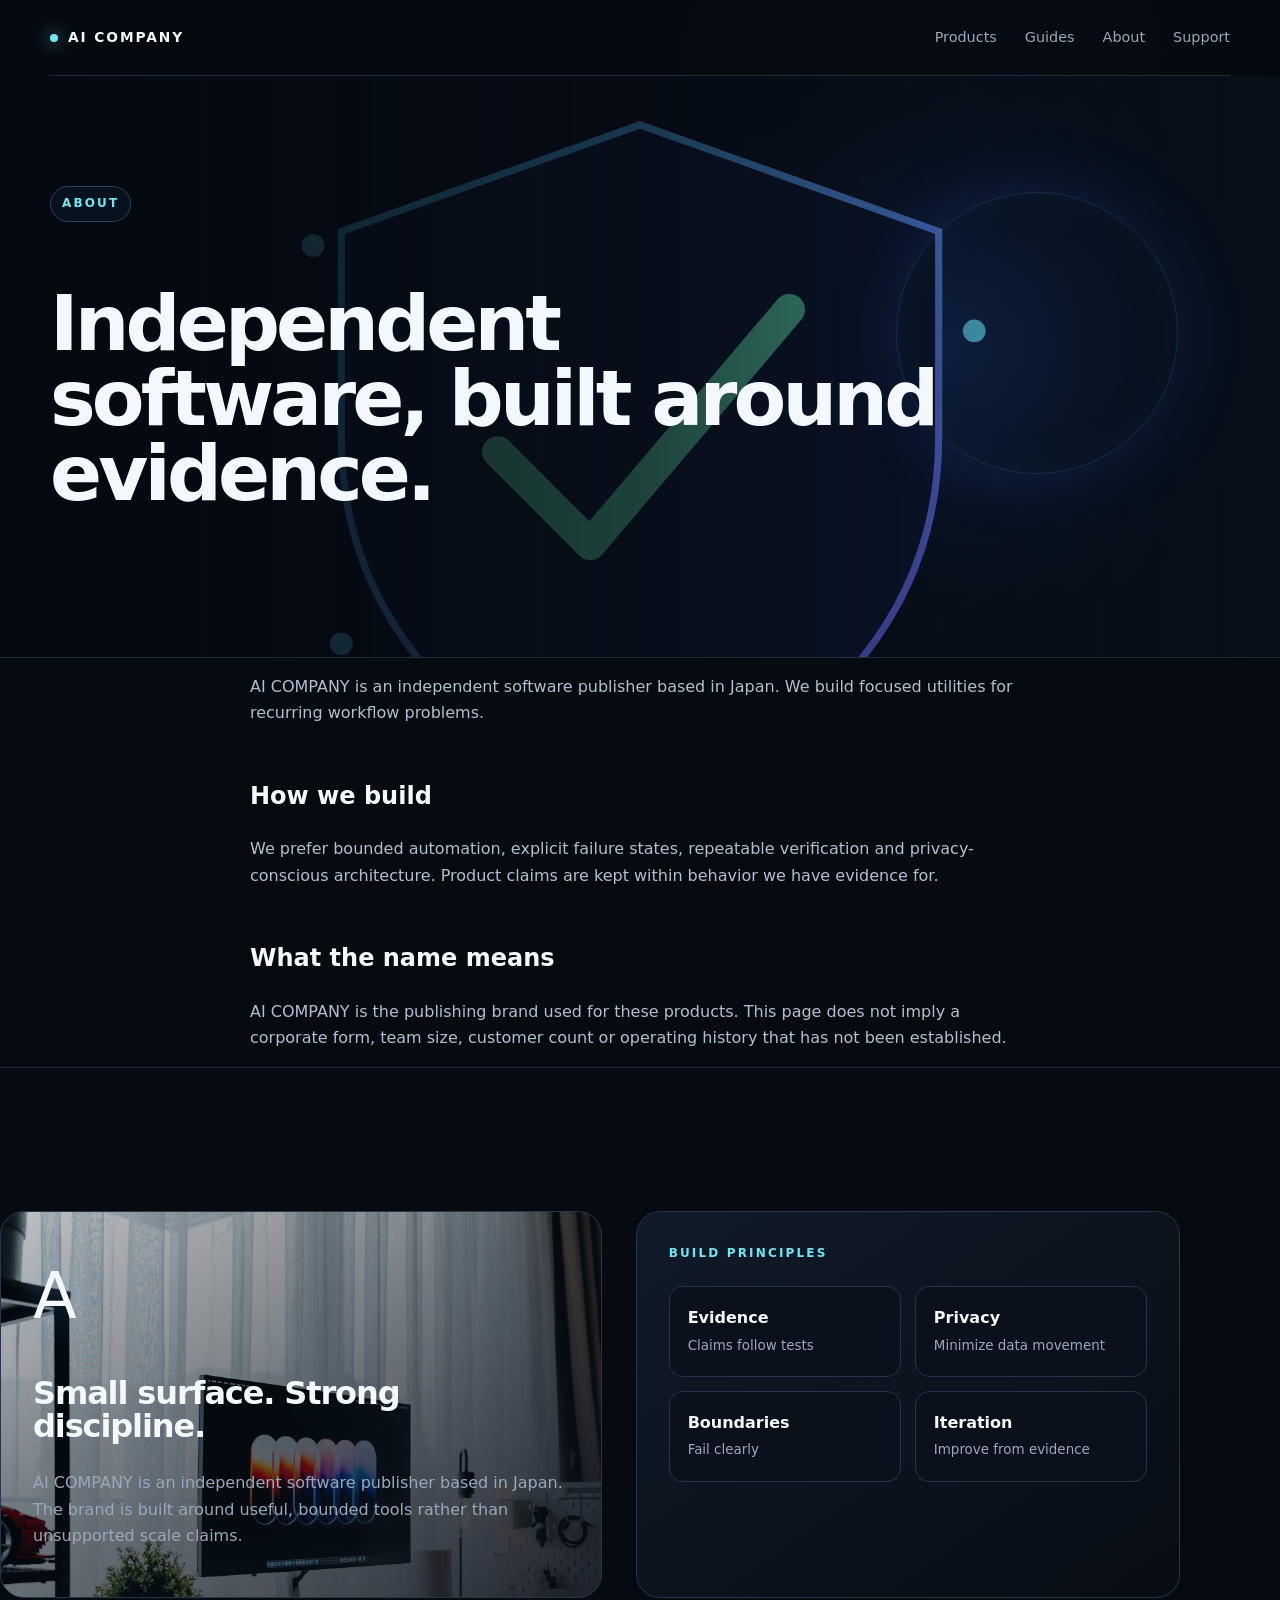
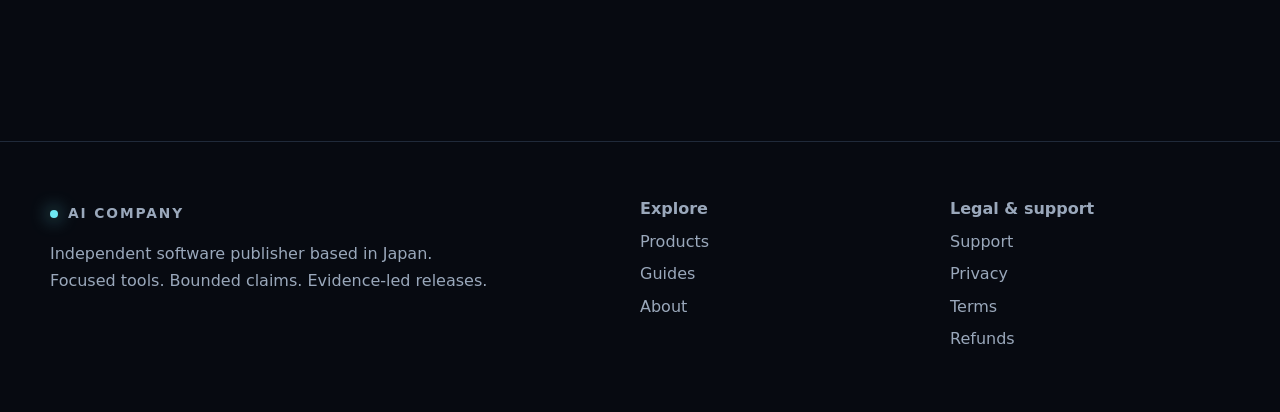
==== about/index.html @ cd61ee07 "Publish AI COMPANY website" ====
<!doctype html><html lang="en"><head><meta charset="utf-8"><meta name="viewport" content="width=device-width,initial-scale=1"><meta name="robots" content="index,follow"><title>About — AI COMPANY</title><meta name="description" content="About AI COMPANY, an independent software publisher based in Japan."><meta property="og:title" content="About — AI COMPANY"><meta property="og:description" content="About AI COMPANY, an independent software publisher based in Japan."><meta property="og:type" content="website"><link rel="canonical" href="https://ai-company-owner.github.io/about/"><meta property="og:url" content="https://ai-company-owner.github.io/about/"><link rel="stylesheet" href="/styles.css"></head><body><header><div class="wrap nav"><a class="brand" href="/"><i></i>AI COMPANY</a><nav><a href="/products/">Products</a><a href="/guides/">Guides</a><a href="/about/">About</a><a href="/support/">Support</a></nav></div></header><main><section class="wrap pagehero about-hero"><div class="eyebrow">About</div><h1>Independent software, built around evidence.</h1></section><section class="wrap prose"><p>AI COMPANY is an independent software publisher based in Japan. We build focused utilities for recurring workflow problems.</p><h2>How we build</h2><p>We prefer bounded automation, explicit failure states, repeatable verification and privacy-conscious architecture. Product claims are kept within behavior we have evidence for.</p><h2>What the name means</h2><p>AI COMPANY is the publishing brand used for these products. This page does not imply a corporate form, team size, customer count or operating history that has not been established.</p></section><section class="section" data-v3="visual"><div class="wrap visual-band"><div class="visual-card photo"><div class="bigicon">A</div><h2>Small surface. Strong discipline.</h2><p>AI COMPANY is an independent software publisher based in Japan. The brand is built around useful, bounded tools rather than unsupported scale claims.</p></div><div class="visual-card"><div class="eyebrow">Build principles</div><div class="mini-grid"><div class="mini"><b>Evidence</b><span>Claims follow tests</span></div><div class="mini"><b>Privacy</b><span>Minimize data movement</span></div><div class="mini"><b>Boundaries</b><span>Fail clearly</span></div><div class="mini"><b>Iteration</b><span>Improve from evidence</span></div></div></div></div></section></main><footer><div class="wrap footergrid"><div><a class="brand" href="/"><i></i>AI COMPANY</a><p>Independent software publisher based in Japan.<br>Focused tools. Bounded claims. Evidence-led releases.</p></div><div><strong>Explore</strong><a href="/products/">Products</a><a href="/guides/">Guides</a><a href="/about/">About</a></div><div><strong>Legal & support</strong><a href="/support/">Support</a><a href="/privacy/">Privacy</a><a href="/terms/">Terms</a><a href="/refunds/">Refunds</a></div></div></footer></body></html>
---- styles.css ----
:root{--bg:#070a11;--panel:#0d121d;--panel2:#111827;--text:#f4f7fb;--muted:#9aa8bb;--line:#202a3a;--accent:#6ee7f2;--accent2:#8aa5ff;--ok:#83e6ba;--max:1180px}*{box-sizing:border-box}html{scroll-behavior:smooth}body{margin:0;background:var(--bg);color:var(--text);font:16px/1.65 Inter,ui-sans-serif,system-ui,-apple-system,"Segoe UI",sans-serif}body:before{content:"";position:fixed;inset:0;pointer-events:none;background:radial-gradient(circle at 72% 18%,rgba(80,128,255,.10),transparent 30%),linear-gradient(rgba(255,255,255,.018) 1px,transparent 1px),linear-gradient(90deg,rgba(255,255,255,.018) 1px,transparent 1px);background-size:auto,44px 44px,44px 44px;mask-image:linear-gradient(to bottom,#000,transparent 70%)}a{color:inherit}.wrap{width:min(var(--max),calc(100% - 48px));margin:auto}.nav{height:76px;display:flex;align-items:center;justify-content:space-between;border-bottom:1px solid var(--line)}header{position:sticky;top:0;z-index:10;background:rgba(7,10,17,.82);backdrop-filter:blur(18px)}.brand{text-decoration:none;font-weight:800;letter-spacing:.14em;font-size:.86rem}.brand i{display:inline-block;width:8px;height:8px;border-radius:50%;background:var(--accent);box-shadow:0 0 18px var(--accent);margin-right:10px}nav{display:flex;gap:28px}nav a,.quiet{text-decoration:none;color:var(--muted);font-size:.9rem}nav a:hover{color:var(--text)}.hero{min-height:720px;display:grid;grid-template-columns:1.05fr .95fr;align-items:center;gap:70px;padding:76px 0}.eyebrow{color:var(--accent);font-size:.75rem;font-weight:800;letter-spacing:.18em;text-transform:uppercase}.hero h1{font-size:clamp(3.4rem,7vw,6.8rem);line-height:.92;letter-spacing:-.055em;margin:.18em 0}.lead{font-size:1.15rem;color:var(--muted);max-width:650px}.actions{display:flex;gap:12px;margin-top:30px;flex-wrap:wrap}.btn{display:inline-flex;padding:12px 18px;border:1px solid var(--line);border-radius:999px;text-decoration:none;font-weight:700}.btn.primary{background:var(--text);color:#0a0d14}.visual{position:relative;min-height:480px;display:grid;place-items:center}.doc{width:min(340px,75%);aspect-ratio:.72;border:1px solid #304057;border-radius:18px;background:linear-gradient(145deg,#141d2b,#0a0f18);box-shadow:0 40px 100px rgba(0,0,0,.5),0 0 60px rgba(110,231,242,.08);padding:32px;transform:rotate(4deg);animation:float 7s ease-in-out infinite}.doc:before{content:"EPUB";font-size:.7rem;letter-spacing:.22em;color:var(--muted)}.line{height:7px;border-radius:8px;background:#243247;margin:18px 0}.line.ok{background:linear-gradient(90deg,var(--ok) 0 36%,#243247 36%)}.scan{position:absolute;width:80%;height:1px;background:linear-gradient(90deg,transparent,var(--accent),transparent);box-shadow:0 0 22px var(--accent);animation:scan 5s ease-in-out infinite}.badge{position:absolute;right:0;bottom:18%;padding:12px 16px;background:#0d1720;border:1px solid #254453;border-radius:12px;color:var(--ok);font-size:.82rem}.section{padding:105px 0;border-top:1px solid var(--line)}.section h2{font-size:clamp(2rem,4vw,3.7rem);line-height:1.05;letter-spacing:-.035em;max-width:800px}.kicker{color:var(--muted);max-width:700px}.grid3{display:grid;grid-template-columns:repeat(3,1fr);gap:18px;margin-top:44px}.card{border:1px solid var(--line);background:linear-gradient(145deg,rgba(17,24,39,.9),rgba(10,14,22,.8));border-radius:18px;padding:28px;min-height:210px}.card .num{font-size:.72rem;color:var(--accent);letter-spacing:.15em}.card h3{font-size:1.3rem}.card p{color:var(--muted)}.product{display:grid;grid-template-columns:1fr 1fr;gap:60px;align-items:center}.product-panel{border:1px solid #26364a;border-radius:24px;padding:36px;background:radial-gradient(circle at top right,rgba(110,231,242,.09),transparent 40%),#0b111b}.status{display:inline-flex;gap:8px;align-items:center;color:#d8e2ef;font-size:.78rem;border:1px solid #344258;padding:7px 11px;border-radius:999px}.status:before{content:"";width:7px;height:7px;border-radius:50%;background:#f1c46d}.checks{list-style:none;padding:0}.checks li{padding:10px 0;border-bottom:1px solid var(--line);color:#c7d2e1}.checks li:before{content:"✓";color:var(--ok);margin-right:10px}.guide{display:block;text-decoration:none}.guide:hover{border-color:#40546e;transform:translateY(-2px)}footer{border-top:1px solid var(--line);padding:54px 0;color:var(--muted)}.footergrid{display:grid;grid-template-columns:2fr 1fr 1fr;gap:30px}.footergrid a{display:block;margin:6px 0;text-decoration:none}.pagehero{padding:100px 0 55px}.pagehero h1{font-size:clamp(2.8rem,6vw,5.2rem);letter-spacing:-.05em;line-height:.98;max-width:900px}.prose{max-width:780px}.prose h2{margin-top:50px}.prose p,.prose li{color:#b2bfd0}.notice{border-left:2px solid var(--accent);background:#0d151f;padding:18px 22px;margin:30px 0}.focus:focus-visible,a:focus-visible{outline:2px solid var(--accent);outline-offset:4px}@keyframes float{50%{transform:rotate(2deg) translateY(-12px)}}@keyframes scan{0%,100%{transform:translateY(-160px);opacity:.25}50%{transform:translateY(160px);opacity:1}}@media(max-width:800px){.wrap{width:min(100% - 32px,var(--max))}nav{gap:14px;overflow:auto;max-width:70%}.hero,.product{grid-template-columns:1fr}.hero{padding-top:55px}.hero h1{font-size:3.6rem}.visual{min-height:390px}.grid3{grid-template-columns:1fr}.section{padding:72px 0}.footergrid{grid-template-columns:1fr}.nav{height:68px}.nav nav a:nth-child(3),.nav nav a:nth-child(4){display:none}}@media(prefers-reduced-motion:reduce){*{scroll-behavior:auto!important}.doc,.scan{animation:none!important}}
/* visual-rich home v2 */
.home-hero{position:relative;min-height:720px;overflow:hidden;border-bottom:1px solid var(--line);background:radial-gradient(circle at 75% 45%,rgba(47,105,255,.24),transparent 31%),radial-gradient(circle at 90% 15%,rgba(126,70,255,.18),transparent 28%),linear-gradient(110deg,#070a11 35%,#0a1425 100%)}
.home-hero:after{content:"";position:absolute;inset:0;pointer-events:none;background:linear-gradient(90deg,rgba(7,10,17,.98) 0%,rgba(7,10,17,.82) 42%,rgba(7,10,17,.15) 72%,rgba(7,10,17,.55) 100%)}
.hero-inner{position:relative;z-index:2;min-height:720px;display:grid;grid-template-columns:.9fr 1.1fr;align-items:center;gap:32px}.hero-copy{padding:70px 0}.hero-copy h1{font-size:clamp(3.7rem,7vw,7.2rem);line-height:.9;letter-spacing:-.06em;margin:.22em 0}.grad{background:linear-gradient(90deg,#55ddff,#7868ff 70%);-webkit-background-clip:text;background-clip:text;color:transparent}.hero-art{position:relative;height:580px;perspective:1000px}.laptop{position:absolute;left:2%;right:-8%;top:12%;height:68%;border:1px solid #4a6fa7;border-radius:24px;background:linear-gradient(145deg,#0a1220,#111d33);box-shadow:0 45px 100px #000,0 0 60px rgba(63,133,255,.25);transform:rotateY(-8deg) rotateX(2deg);padding:18px}.screen{height:100%;border-radius:14px;border:1px solid #253b61;background:radial-gradient(circle at 80% 20%,rgba(94,80,255,.2),transparent 35%),#070d17;padding:24px}.apphead{display:flex;gap:12px;align-items:center;font-weight:800}.bookicon{width:42px;height:42px;border-radius:10px;display:grid;place-items:center;background:linear-gradient(135deg,#46d9ff,#7655ff);box-shadow:0 0 22px rgba(86,121,255,.55);font-size:22px}.appgrid{display:grid;grid-template-columns:1fr .9fr;gap:14px;margin-top:24px}.errbox,.resultbox{border:1px solid #1c3152;border-radius:12px;padding:16px;background:rgba(9,17,30,.8)}.err{font-size:.75rem;padding:10px;border-bottom:1px solid #1a2942;color:#b9c7db}.err b{color:#ff7589}.err.warn b{color:#ffc65c}.beforeafter{display:grid;grid-template-columns:1fr auto 1fr;align-items:center;gap:8px}.page-mini{height:120px;border-radius:6px;background:linear-gradient(#e9eff9,#b8c8df);box-shadow:inset 0 0 0 8px #d5dfec}.arrow{color:#55dfff;font-size:24px}.valid{color:#76edb4;text-align:center;margin-top:15px}.float-tile{position:absolute;padding:20px 18px;border:1px solid rgba(93,164,255,.55);border-radius:16px;background:linear-gradient(145deg,rgba(20,49,91,.82),rgba(31,18,72,.72));backdrop-filter:blur(12px);box-shadow:0 20px 50px #0008,0 0 30px rgba(63,143,255,.18);font-weight:800}.t1{right:-1%;top:18%}.t2{right:3%;bottom:11%;color:#76edb4}.t3{left:1%;bottom:5%;color:#64dfff}.benefitbar{position:relative;z-index:3;margin-top:-1px;border-top:1px solid #213451;border-bottom:1px solid #213451;background:rgba(7,14,27,.92)}.benefits{display:grid;grid-template-columns:repeat(5,1fr)}.benefit{padding:23px 16px;text-align:center;border-right:1px solid #1d2a40}.benefit:last-child{border-right:0}.ico{width:40px;height:40px;margin:0 auto 8px;border-radius:50%;display:grid;place-items:center;border:1px solid #405a89;background:#111c33;color:#7bdfff;font-size:18px}.benefit strong{display:block;font-size:.86rem}.benefit span{color:var(--muted);font-size:.75rem}.showcase{position:relative;overflow:hidden}.showcase:before{content:"";position:absolute;right:-5%;bottom:-35%;width:55%;aspect-ratio:1;background:radial-gradient(circle,rgba(44,111,255,.20),transparent 60%)}.flowart{position:relative;min-height:380px}.openbook{position:absolute;left:5%;right:5%;bottom:8%;height:120px;border-radius:50% 50% 16px 16px;background:linear-gradient(165deg,#eef4ff,#4f6f9c 45%,#132541 48%,#dbe8ff 52%,#536e98);transform:perspective(500px) rotateX(55deg);box-shadow:0 30px 70px #000,0 -15px 45px rgba(71,146,255,.3)}.flow-card{position:absolute;width:145px;height:190px;top:20%;padding:18px;border:1px solid #3d68a0;border-radius:16px;background:linear-gradient(160deg,rgba(20,42,77,.95),rgba(10,18,34,.92));box-shadow:0 20px 45px #0008}.fc1{left:5%;transform:rotate(-8deg)}.fc2{left:38%;top:8%;border-color:#6658c9}.fc3{right:4%;transform:rotate(7deg);border-color:#3d9d84}.flow-card small{color:#8ea2c0}.flow-card b{display:block;margin-top:45px;font-size:1.1rem}.fc3 b{color:#75efb5}.photo-grid{display:grid;grid-template-columns:repeat(4,1fr);gap:18px;margin-top:42px}.photo-card{overflow:hidden;border:1px solid var(--line);border-radius:18px;background:#0c121d}.photo-visual{height:150px;position:relative;overflow:hidden;background:radial-gradient(circle at 65% 35%,rgba(81,157,255,.5),transparent 18%),linear-gradient(135deg,#1d3356,#090d16 65%)}.photo-visual.target:before{content:"◎";position:absolute;font-size:100px;right:20px;top:2px;color:#a4b8ff}.photo-visual.lock:before{content:"◇";position:absolute;font-size:115px;right:30px;top:-10px;color:#5ce7ff;text-shadow:0 0 30px #47bfff}.photo-visual.mountain{background:linear-gradient(165deg,#18243c 0 55%,#223f5e 56%,#0a0d13 75%),radial-gradient(circle at 75% 30%,#ffcf8c,transparent 10%)}.photo-visual.code:before{content:"</>";position:absolute;font-size:80px;right:28px;top:22px;color:#68e0ff;text-shadow:0 0 30px #3f8dff}.photo-card .pad{padding:20px}.photo-card p{color:var(--muted);font-size:.9rem}@media(max-width:900px){.hero-inner{grid-template-columns:1fr}.home-hero,.hero-inner{min-height:auto}.hero-art{height:470px}.benefits{grid-template-columns:repeat(2,1fr)}.benefit:last-child{grid-column:1/-1}.photo-grid{grid-template-columns:1fr 1fr}}@media(max-width:600px){.hero-copy h1{font-size:3.7rem}.hero-art{height:390px}.laptop{left:0;right:-35%;height:65%}.appgrid{grid-template-columns:1fr}.resultbox{display:none}.float-tile{font-size:.75rem;padding:12px}.benefits,.photo-grid{grid-template-columns:1fr}.benefit:last-child{grid-column:auto}.flowart{min-height:300px}.flow-card{width:110px;height:150px;padding:10px}.flow-card b{margin-top:30px;font-size:.85rem}}
/* photographic art direction */
.home-hero{background-image:linear-gradient(90deg,rgba(4,8,16,.98) 0%,rgba(4,8,16,.88) 39%,rgba(4,8,16,.20) 72%,rgba(4,8,16,.50) 100%),url('/assets/studio-workspace.jpg');background-size:cover;background-position:center}
.home-hero:after{background:radial-gradient(circle at 70% 40%,rgba(48,109,255,.18),transparent 35%)}
.hero-art{filter:drop-shadow(0 30px 50px #000)}
.photo-visual{background-image:linear-gradient(145deg,rgba(8,15,28,.18),rgba(8,15,28,.68)),url('/assets/studio-workspace.jpg');background-size:cover;background-position:center}
.photo-visual.target{background-position:65% 45%}.photo-visual.lock{background-position:30% 55%}.photo-visual.mountain{background-position:80% 60%}

/* shared visual system v3 */
.pagehero{position:relative;overflow:hidden;max-width:none;width:100%;padding:110px max(calc((100% - var(--max))/2),24px) 82px;background:linear-gradient(90deg,rgba(5,9,17,.96),rgba(6,13,25,.78)),url('/assets/studio-workspace.jpg') center 45%/cover;border-bottom:1px solid var(--line)}
.pagehero:after{content:"";position:absolute;right:8%;top:20%;width:280px;height:280px;border:1px solid rgba(88,160,255,.18);border-radius:50%;box-shadow:0 0 80px rgba(78,104,255,.12),inset 0 0 60px rgba(84,215,255,.04)}
.pagehero>*{position:relative;z-index:1}.pagehero .eyebrow{display:inline-flex;padding:7px 11px;border:1px solid #27445d;border-radius:999px;background:#081522cc}.pagehero h1{max-width:900px}
.content-shell{padding:80px 0 110px}.visual-band{display:grid;grid-template-columns:1.05fr .95fr;gap:34px;align-items:stretch;margin:38px 0}.visual-card{position:relative;overflow:hidden;min-height:320px;border:1px solid #26364a;border-radius:24px;background:linear-gradient(145deg,#111a29,#080d15);padding:32px}.visual-card.photo{background:linear-gradient(145deg,rgba(8,14,25,.25),rgba(8,14,25,.90)),url('/assets/studio-workspace.jpg') center/cover}.visual-card .bigicon{font-size:4rem;filter:drop-shadow(0 0 20px rgba(77,191,255,.45))}.visual-card h2{font-size:2rem}.visual-card p{color:var(--muted)}.mini-grid{display:grid;grid-template-columns:repeat(2,1fr);gap:14px;margin-top:22px}.mini{border:1px solid #24334a;border-radius:14px;padding:18px;background:#0a111c}.mini b{display:block}.mini span{font-size:.84rem;color:var(--muted)}.legal-index{display:grid;grid-template-columns:repeat(3,1fr);gap:14px;margin:35px 0}.legal-index a{text-decoration:none;border:1px solid var(--line);border-radius:15px;padding:18px;background:#0b111c}.legal-index small{display:block;color:var(--muted)}.step-row{display:grid;grid-template-columns:repeat(3,1fr);gap:16px;margin:38px 0}.step{position:relative;border:1px solid #263650;border-radius:18px;padding:24px;background:linear-gradient(145deg,#101a2a,#090e17)}.step .stepno{display:grid;place-items:center;width:36px;height:36px;border-radius:50%;background:linear-gradient(135deg,#3fcfff,#7357ff);font-weight:900;margin-bottom:25px}.step p{color:var(--muted)}.product-hero-visual{display:grid;grid-template-columns:1fr 1fr;gap:18px;margin-top:38px}.book-glow{min-height:360px;display:grid;place-items:center;position:relative;overflow:hidden;border:1px solid #27405f;border-radius:24px;background:radial-gradient(circle at 50% 65%,rgba(65,139,255,.32),transparent 35%),linear-gradient(145deg,#101a2b,#060a11)}.book-glow:before{content:"EPUB";display:grid;place-items:center;width:190px;height:245px;border-radius:12px;background:linear-gradient(145deg,#ecf4ff,#7895c5);color:#12213a;font-size:2rem;font-weight:900;transform:rotate(-6deg);box-shadow:25px 25px 0 #263b61,0 35px 80px #000}.book-glow:after{content:"✓ VERIFIED";position:absolute;right:9%;bottom:10%;padding:10px 15px;border:1px solid #3a9e83;border-radius:999px;background:#09251dcc;color:#79edba;font-weight:800}.policy-mark{width:68px;height:68px;border:1px solid #35567e;border-radius:18px;display:grid;place-items:center;font-size:2rem;background:#0b1728;box-shadow:0 0 30px rgba(68,156,255,.12)}@media(max-width:800px){.visual-band,.product-hero-visual{grid-template-columns:1fr}.step-row,.legal-index{grid-template-columns:1fr}.pagehero{padding:78px 24px 55px}.visual-card{min-height:240px}}

/* company-first home hierarchy */
.company-hero{background-image:linear-gradient(90deg,rgba(4,8,16,.98) 0%,rgba(4,8,16,.86) 42%,rgba(4,8,16,.32) 72%,rgba(4,8,16,.62) 100%),url('/assets/studio-workspace.jpg')}
.company-art{position:relative;height:590px;display:grid;place-items:center;isolation:isolate}
.company-art:before{content:"";position:absolute;width:520px;height:520px;border-radius:50%;background:radial-gradient(circle,rgba(62,199,255,.15),rgba(87,69,255,.08) 38%,transparent 68%);filter:blur(8px)}
.company-core{position:relative;z-index:3;width:190px;height:190px;border:1px solid #4d76b5;border-radius:44px;display:grid;place-items:center;background:linear-gradient(145deg,rgba(20,42,75,.92),rgba(16,12,48,.9));box-shadow:0 0 90px rgba(66,147,255,.25),inset 0 0 45px rgba(99,216,255,.08);transform:rotate(45deg)}
.company-core span,.company-core small{transform:rotate(-45deg);position:absolute}.company-core span{font-size:6rem;font-weight:900;line-height:1;background:linear-gradient(135deg,#58e2ff,#7a5cff);-webkit-background-clip:text;background-clip:text;color:transparent}.company-core small{margin-top:112px;letter-spacing:.18em;color:#c6d4e8;font-size:.6rem}
.company-orbit{position:absolute;border:1px solid rgba(81,137,210,.34);border-radius:50%;box-shadow:0 0 28px rgba(67,136,255,.06)}.orbit-a{width:410px;height:410px;transform:rotate(18deg)}.orbit-b{width:540px;height:340px;transform:rotate(-18deg)}
.company-node{position:absolute;z-index:4;width:155px;padding:15px 17px;border:1px solid #31517c;border-radius:14px;background:linear-gradient(145deg,rgba(11,26,47,.92),rgba(14,12,39,.88));box-shadow:0 18px 50px #0008,0 0 22px rgba(65,148,255,.1)}.company-node b{display:block;color:#76dcff;font-size:.72rem;letter-spacing:.13em}.company-node small{color:#aab8cc}.node-1{left:4%;top:18%}.node-2{right:2%;top:27%}.node-3{left:8%;bottom:15%}.node-4{right:7%;bottom:12%}
@media(max-width:900px){.company-art{height:480px}.company-art:before{width:390px;height:390px}.company-core{width:150px;height:150px}.company-core span{font-size:4.5rem}.company-core small{margin-top:90px}.orbit-a{width:320px;height:320px}.orbit-b{width:410px;height:270px}.company-node{width:125px;padding:10px;font-size:.8rem}}

.company-story{background:radial-gradient(circle at 75% 30%,rgba(71,103,255,.08),transparent 28%),#080c14}.company-story .card{position:relative;overflow:hidden}.company-story .card:after{content:"";position:absolute;right:-45px;bottom:-55px;width:150px;height:150px;border:1px solid rgba(83,153,255,.16);border-radius:50%;box-shadow:0 0 45px rgba(61,127,255,.08)}

.ico img{width:22px;height:22px}.node-icon{width:24px;height:24px;float:left;margin-right:9px}.company-node b{padding-top:2px}
.company-hero .hero-copy{position:relative}.company-hero .hero-copy:before{content:"AI COMPANY";position:absolute;left:-4px;top:10px;font-size:clamp(5rem,11vw,10rem);font-weight:900;letter-spacing:-.07em;color:rgba(89,145,255,.035);white-space:nowrap;pointer-events:none}
.showcase{background:linear-gradient(180deg,#08101d,#070a11)}.showcase .flowart{border:1px solid #1f3452;border-radius:24px;background:radial-gradient(circle at 50% 65%,rgba(52,118,255,.16),transparent 45%),linear-gradient(145deg,#0d1727,#070b12)}

/* visual QA remediation: hero legibility + mobile containment */
.company-node{width:172px;box-sizing:border-box}
.company-node small{display:block;line-height:1.35;margin-top:5px}
.company-core{background:linear-gradient(145deg,rgba(15,35,66,.97),rgba(14,10,45,.97))}
.company-hero{min-height:auto}
@media(max-width:800px){
  header .nav{overflow-x:auto;scrollbar-width:none;gap:24px}
  header .nav::-webkit-scrollbar{display:none}
  header nav{display:flex;min-width:max-content;gap:22px}
  .company-hero{overflow:hidden;background-position:62% center}
  .company-hero .hero-inner{grid-template-columns:1fr;padding-top:62px;padding-bottom:40px}
  .company-hero .hero-copy{max-width:100%;z-index:5}
  .company-hero .hero-copy h1{font-size:clamp(3.25rem,15vw,5rem);line-height:.9;letter-spacing:-.055em;max-width:100%}
  .company-hero .lead{max-width:92%;font-size:1rem;line-height:1.65}
  .company-hero .actions{display:grid;grid-template-columns:1fr;max-width:270px}
  .company-art{height:390px;margin-top:12px;transform:scale(.82);transform-origin:50% 15%}
  .company-node{width:145px}
  .node-1{left:-2%;top:10%}.node-2{right:-5%;top:18%}.node-3{left:1%;bottom:13%}.node-4{right:-2%;bottom:9%}
  .benefitbar{margin-top:-55px;position:relative;z-index:6}
  .benefits{grid-template-columns:1fr 1fr}
  .benefit:last-child{grid-column:1/-1}
}

/* visual QA remediation v3: mobile viewport correctness */
@media(max-width:800px){
  body{overflow-x:hidden}
  header .nav{display:grid;grid-template-columns:auto 1fr;align-items:center;overflow:hidden}
  header nav{justify-self:end;max-width:190px;overflow:hidden;gap:18px}
  header nav a:nth-child(n+3){display:none}
  .company-hero .hero-inner{width:auto;max-width:none;margin:0;padding-left:16px;padding-right:16px}
  .company-hero .hero-copy{width:100%;min-width:0}
  .company-hero .hero-copy h1{font-size:clamp(3.1rem,14.5vw,4.25rem);overflow-wrap:normal}
  .company-hero .lead{width:100%;max-width:100%;font-size:.98rem;padding-right:4px}
  .company-hero .actions{width:100%;max-width:270px}
  .company-art{height:330px;margin-top:-4px;transform:scale(.72);transform-origin:50% 0}
  .benefitbar{margin-top:-105px}
}
@media(max-width:520px){
  .brand{font-size:.88rem;white-space:nowrap}
  header nav{max-width:125px}
  header nav a:nth-child(n+2){display:none}
  .company-hero .hero-copy h1{font-size:3.55rem}
}

/* visual QA remediation v4: compact mobile brand hero */
@media(max-width:520px){
  .company-hero .hero-copy h1{
    width:100%;max-width:100%;min-width:0;
    font-size:3.05rem!important;line-height:.94;
    letter-spacing:-.06em;white-space:normal;
  }
  .company-hero .hero-copy h1 .grad{display:block}
  .company-art{height:285px;transform:none;margin-top:8px}
  .company-art:before{width:280px;height:280px}
  .company-core{width:118px;height:118px;border-radius:30px}
  .company-core span{font-size:3.6rem}.company-core small{margin-top:70px;font-size:.45rem}
  .orbit-a{width:245px;height:245px}.orbit-b{width:315px;height:205px}
  .company-node{width:128px;padding:10px 11px;font-size:.72rem}
  .node-1{left:0;top:20px}.node-3{right:0;left:auto;bottom:18px}
  .node-2,.node-4{display:none}
  .benefitbar{margin-top:-32px}
}

/* visual QA remediation v5: hard mobile containment */
@media(max-width:520px){
  header .nav{display:flex;justify-content:space-between;width:auto;padding-left:16px;padding-right:16px}
  header nav{display:none!important}
  header .nav:after{content:"MENU";font-size:.68rem;letter-spacing:.14em;color:#9fb0c5;border:1px solid #27364a;border-radius:999px;padding:7px 10px}
  .company-hero .hero-inner{box-sizing:border-box;width:100%;max-width:100%;padding-left:16px!important;padding-right:16px!important;overflow:hidden}
  .company-hero .hero-copy{box-sizing:border-box;width:100%;max-width:100%;overflow:hidden}
  .company-hero .hero-copy h1{box-sizing:border-box;width:100%!important;max-width:100%!important;font-size:2.72rem!important;line-height:.96!important;letter-spacing:-.055em!important}
  .company-hero .hero-copy h1 br{display:none}
  .company-hero .hero-copy h1 .grad{display:block}
  .company-hero .lead{box-sizing:border-box;width:100%!important;max-width:100%!important;font-size:.93rem;line-height:1.6}
}

/* visual QA remediation v6: one robust compact layout below 800px */
@media(max-width:800px){
  header .nav{display:flex!important;justify-content:space-between!important;width:auto!important;padding-left:16px!important;padding-right:16px!important;overflow:hidden!important}
  header nav{display:none!important}
  header .nav:after{content:"MENU";font-size:.68rem;letter-spacing:.14em;color:#9fb0c5;border:1px solid #27364a;border-radius:999px;padding:7px 10px}
  .company-hero .hero-inner{box-sizing:border-box!important;width:100%!important;max-width:100%!important;margin:0!important;padding:54px 16px 28px!important;overflow:hidden!important}
  .company-hero .hero-copy{box-sizing:border-box!important;width:100%!important;max-width:100%!important;min-width:0!important;overflow:hidden!important}
  .company-hero .hero-copy h1{box-sizing:border-box!important;width:100%!important;max-width:100%!important;font-size:clamp(2.55rem,10vw,3.2rem)!important;line-height:.96!important;letter-spacing:-.055em!important;white-space:normal!important}
  .company-hero .hero-copy h1 br{display:none!important}
  .company-hero .hero-copy h1 .grad{display:block!important}
  .company-hero .lead{box-sizing:border-box!important;width:100%!important;max-width:100%!important;padding:0!important;font-size:.93rem!important;line-height:1.58!important}
  .company-hero .actions{width:100%!important;max-width:270px!important}
  .company-art{height:270px!important;transform:none!important;margin:4px 0 0!important}
  .company-art:before{width:270px!important;height:270px!important}
  .company-core{width:112px!important;height:112px!important;border-radius:28px!important}
  .company-core span{font-size:3.45rem!important}.company-core small{margin-top:67px!important;font-size:.43rem!important}
  .orbit-a{width:230px!important;height:230px!important}.orbit-b{width:300px!important;height:195px!important}
  .company-node{width:128px!important;padding:10px 11px!important;font-size:.72rem!important}
  .node-1{left:0!important;top:18px!important}.node-3{right:0!important;left:auto!important;bottom:16px!important}
  .node-2,.node-4{display:none!important}
  .benefitbar{margin-top:-25px!important}
}

/* visual QA remediation v7: compact text measure independent of desktop grid */
@media(max-width:800px){
  .company-hero .hero-inner{display:block!important}
  .company-hero .hero-copy{display:block!important}
  .company-hero .lead{display:block!important;max-width:calc(100vw - 32px)!important;overflow-wrap:anywhere!important}
  .company-art{display:grid!important;max-width:calc(100vw - 32px)!important}
}
.mobile-lead{display:none}
@media(max-width:800px){
  .desktop-lead{display:none!important}
  .mobile-lead{display:block!important;width:auto!important;max-width:360px!important}
  .company-art .node-2,.company-art .node-4{display:none!important}
}
@media(max-width:800px){
  .company-hero .lead{max-width:340px!important}
}
@media(max-width:800px){
  .company-art .node-3{display:none!important}
}

/* all-page compact QA: prevent subpage hero overflow */
@media(max-width:800px){
  .pagehero{box-sizing:border-box!important;width:100%!important;max-width:100%!important;padding:48px 16px 42px!important;overflow:hidden!important}
  .pagehero h1{box-sizing:border-box!important;width:100%!important;max-width:100%!important;font-size:clamp(2.25rem,9vw,3rem)!important;line-height:.98!important;letter-spacing:-.045em!important;overflow-wrap:anywhere!important}
  .pagehero .lead{box-sizing:border-box!important;width:100%!important;max-width:100%!important;font-size:.95rem!important;line-height:1.55!important;overflow-wrap:anywhere!important}
  .pagehero .actions{display:grid!important;grid-template-columns:1fr!important;max-width:270px!important}
  .prose,.product,.grid3{min-width:0!important}
  .prose p,.product p,.card p{overflow-wrap:anywhere}
}
@media(max-width:800px){
  .pagehero h1{font-size:2.05rem!important;line-height:1!important;letter-spacing:-.05em!important;max-width:340px!important}
  .pagehero .lead{max-width:340px!important}
  .pagehero .eyebrow{max-width:320px!important}
}

/* distinct illustration art direction */
.pagehero{background-image:linear-gradient(90deg,rgba(5,9,17,.97),rgba(5,9,17,.78) 48%,rgba(5,9,17,.18)),url('/assets/illustrations/company-studio.svg');background-position:center;background-size:cover}
.products-hero,.epub-hero{background-image:linear-gradient(90deg,rgba(5,9,17,.98),rgba(5,9,17,.78) 50%,rgba(5,9,17,.15)),url('/assets/illustrations/epub-repair.svg')}
.guides-hero{background-image:linear-gradient(90deg,rgba(5,9,17,.98),rgba(5,9,17,.76) 50%,rgba(5,9,17,.12)),url('/assets/illustrations/diagnostic.svg')}
.about-hero,.support-hero{background-image:linear-gradient(90deg,rgba(5,9,17,.98),rgba(5,9,17,.74) 50%,rgba(5,9,17,.10)),url('/assets/illustrations/evidence.svg')}
.privacy-hero,.terms-hero,.refunds-hero{background-image:linear-gradient(90deg,rgba(5,9,17,.98),rgba(5,9,17,.74) 50%,rgba(5,9,17,.10)),url('/assets/illustrations/boundary.svg')}

/* FINAL RESPONSIVE CONTRACT v1
   This block is the canonical compact-screen override. Earlier iterative QA
   rules are retained temporarily for history but must not be extended. */
@media(max-width:800px){
  body{overflow-x:hidden}
  .wrap{width:calc(100% - 32px)}
  header .nav{height:64px;display:flex!important;align-items:center;justify-content:space-between!important;width:auto!important;padding:0 16px!important;overflow:hidden!important}
  header nav{display:none!important}
  header .nav:after{content:"MENU";font-size:.68rem;letter-spacing:.14em;color:#9fb0c5;border:1px solid #27364a;border-radius:999px;padding:7px 10px}
  .company-hero .hero-inner{display:block!important;box-sizing:border-box;width:100%!important;max-width:100%!important;margin:0!important;padding:54px 16px 30px!important;overflow:hidden}
  .company-hero .hero-copy{width:100%!important;max-width:100%!important;overflow:hidden}
  .company-hero .hero-copy h1{width:100%!important;max-width:100%!important;font-size:clamp(2.55rem,10vw,3.2rem)!important;line-height:.96!important;letter-spacing:-.055em!important;white-space:normal!important}
  .company-hero .hero-copy h1 br{display:none}.company-hero .hero-copy h1 .grad{display:block}
  .company-hero .lead{width:100%!important;max-width:340px!important;padding:0!important;font-size:.93rem!important;line-height:1.58!important}
  .company-hero .actions{display:grid;grid-template-columns:1fr;width:100%;max-width:270px}
  .company-art{display:grid!important;height:270px!important;max-width:calc(100vw - 32px)!important;transform:none!important;margin:4px 0 0!important}
  .company-art:before{width:270px!important;height:270px!important}.company-core{width:112px!important;height:112px!important;border-radius:28px!important}
  .company-core span{font-size:3.45rem!important}.company-core small{margin-top:67px!important;font-size:.43rem!important}
  .orbit-a{width:230px!important;height:230px!important}.orbit-b{width:300px!important;height:195px!important}
  .company-node{width:128px!important;padding:10px 11px!important;font-size:.72rem!important}.node-1{left:0!important;top:18px!important}
  .company-art .node-2,.company-art .node-3,.company-art .node-4{display:none!important}
  .benefitbar{margin-top:-25px!important}.benefits{grid-template-columns:1fr 1fr}.benefit:last-child{grid-column:1/-1}
  .pagehero{box-sizing:border-box!important;width:100%!important;max-width:100%!important;padding:48px 16px 42px!important;overflow:hidden!important}
  .pagehero h1{box-sizing:border-box!important;width:100%!important;max-width:340px!important;font-size:2.05rem!important;line-height:1!important;letter-spacing:-.05em!important;overflow-wrap:anywhere!important}
  .pagehero .lead{box-sizing:border-box!important;width:100%!important;max-width:340px!important;font-size:.95rem!important;line-height:1.55!important;overflow-wrap:anywhere!important}
  .pagehero .eyebrow{max-width:320px!important}.pagehero .actions{display:grid!important;grid-template-columns:1fr!important;max-width:270px!important}
  .visual-band,.product-hero-visual,.product{grid-template-columns:1fr}.step-row,.legal-index,.grid3,.footergrid{grid-template-columns:1fr}
  .section{padding:72px 0}.visual-card{min-height:240px}.prose,.product,.grid3{min-width:0}.prose p,.product p,.card p{overflow-wrap:anywhere}
}

/* final compact typography polish */
@media(max-width:800px){
  .product h2,.product h3,.product-panel h2,.product-panel h3{max-width:100%!important;font-size:1.35rem!important;line-height:1.15!important;overflow-wrap:anywhere!important}
  .status{white-space:normal!important;line-height:1.35!important;max-width:100%!important}
  .product-panel{padding:22px!important;min-width:0!important}
  .btn{max-width:100%;white-space:normal;text-align:center;justify-content:center}
}
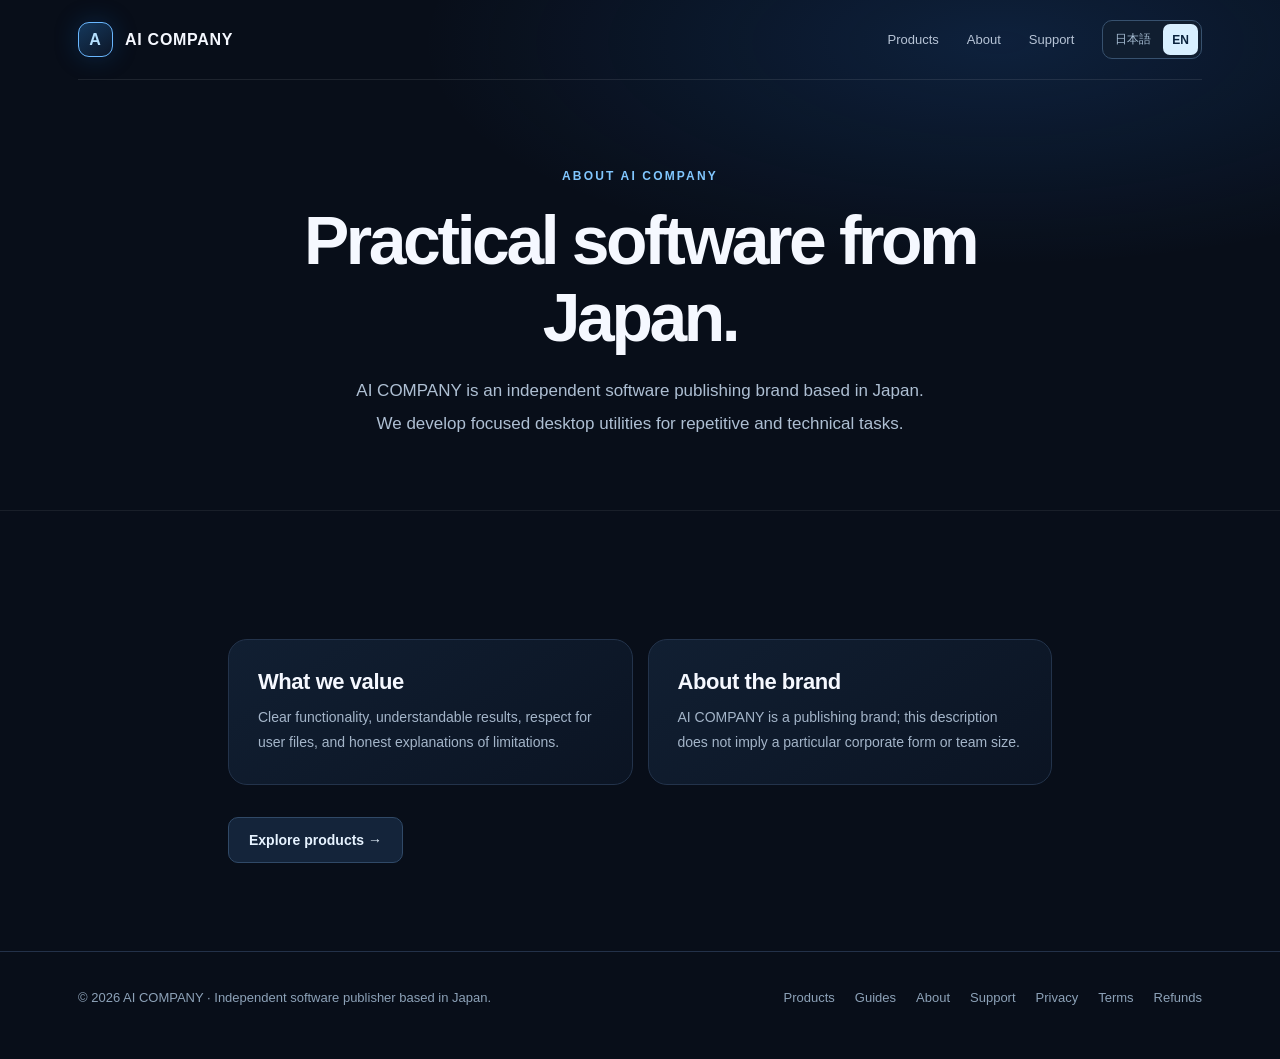
==== commit 9e2c6ca6: "Unify all nine pages with Japanese and English language switcher" ====
--- a/about/index.html
+++ b/about/index.html
@@ -1 +1 @@
-<!doctype html><html lang="en"><head><meta charset="utf-8"><meta name="viewport" content="width=device-width,initial-scale=1"><meta name="robots" content="index,follow"><title>About — AI COMPANY</title><meta name="description" content="About AI COMPANY, an independent software publisher based in Japan."><meta property="og:title" content="About — AI COMPANY"><meta property="og:description" content="About AI COMPANY, an independent software publisher based in Japan."><meta property="og:type" content="website"><link rel="canonical" href="https://ai-company-owner.github.io/about/"><meta property="og:url" content="https://ai-company-owner.github.io/about/"><link rel="stylesheet" href="/styles.css"></head><body><header><div class="wrap nav"><a class="brand" href="/"><i></i>AI COMPANY</a><nav><a href="/products/">Products</a><a href="/guides/">Guides</a><a href="/about/">About</a><a href="/support/">Support</a></nav></div></header><main><section class="wrap pagehero about-hero"><div class="eyebrow">About</div><h1>Independent software, built around evidence.</h1></section><section class="wrap prose"><p>AI COMPANY is an independent software publisher based in Japan. We build focused utilities for recurring workflow problems.</p><h2>How we build</h2><p>We prefer bounded automation, explicit failure states, repeatable verification and privacy-conscious architecture. Product claims are kept within behavior we have evidence for.</p><h2>What the name means</h2><p>AI COMPANY is the publishing brand used for these products. This page does not imply a corporate form, team size, customer count or operating history that has not been established.</p></section><section class="section" data-v3="visual"><div class="wrap visual-band"><div class="visual-card photo"><div class="bigicon">A</div><h2>Small surface. Strong discipline.</h2><p>AI COMPANY is an independent software publisher based in Japan. The brand is built around useful, bounded tools rather than unsupported scale claims.</p></div><div class="visual-card"><div class="eyebrow">Build principles</div><div class="mini-grid"><div class="mini"><b>Evidence</b><span>Claims follow tests</span></div><div class="mini"><b>Privacy</b><span>Minimize data movement</span></div><div class="mini"><b>Boundaries</b><span>Fail clearly</span></div><div class="mini"><b>Iteration</b><span>Improve from evidence</span></div></div></div></div></section></main><footer><div class="wrap footergrid"><div><a class="brand" href="/"><i></i>AI COMPANY</a><p>Independent software publisher based in Japan.<br>Focused tools. Bounded claims. Evidence-led releases.</p></div><div><strong>Explore</strong><a href="/products/">Products</a><a href="/guides/">Guides</a><a href="/about/">About</a></div><div><strong>Legal & support</strong><a href="/support/">Support</a><a href="/privacy/">Privacy</a><a href="/terms/">Terms</a><a href="/refunds/">Refunds</a></div></div></footer></body></html>+<!doctype html><html lang="en"><head><meta charset="utf-8"><meta name="viewport" content="width=device-width,initial-scale=1"><meta name="robots" content="index,follow"><meta name="description" content="AI COMPANY builds practical software. PRODUCT-001 validates EPUB files and repairs supported structural issues."><title>Practical software from Japan. — AI COMPANY</title><link rel="stylesheet" href="/assets/ac-redesign.css?v=20261009"><script defer src="/assets/ac-language.js?v=20261009"></script></head><body data-ac-page="about"><div class="ac-shell"><header class="ac-container"><nav class="ac-nav" aria-label="Main navigation"><a class="ac-brand" href="/"><span class="ac-mark">A</span>AI COMPANY</a><div class="ac-links"><a href="/products/" data-ui="products">Products</a><a href="/about/" data-ui="about">About</a><a class="optional" href="/support/" data-ui="support">Support</a><div class="ac-lang" role="group" aria-label="Language"><button type="button" data-lang-button="ja" aria-pressed="false">日本語</button><button type="button" data-lang-button="en" aria-pressed="true">EN</button></div></div></nav></header><main><section class="ac-container ac-product-hero ac-legal-copy"><span data-i18n="eyebrow" class="ac-kicker">About AI COMPANY</span><h1 data-i18n="title">Practical software from Japan.</h1><p data-i18n="lead" class="ac-lead">AI COMPANY is an independent software publishing brand based in Japan. We develop focused desktop utilities for repetitive and technical tasks.</p></section><section class="ac-section"><div class="ac-container ac-legal-copy"><div class="ac-grid"><article class="ac-card"><h3 data-i18n="section1">What we value</h3><p data-i18n="sub1">Clear functionality, understandable results, respect for user files, and honest explanations of limitations.</p></article><article class="ac-card"><h3 data-i18n="section2">About the brand</h3><p data-i18n="sub2">AI COMPANY is a publishing brand; this description does not imply a particular corporate form or team size.</p></article></div><div class="ac-actions"><a class="ac-button alt" href="/products/" data-i18n="primary">Explore products →</a></div></div></section></main><footer class="ac-footer"><div class="ac-container ac-footer-inner"><span>© 2026 AI COMPANY · Independent software publisher based in Japan.</span><div class="ac-footer-links"><a href="/products/" data-ui="products">Products</a><a href="/guides/" data-ui="guides">Guides</a><a href="/about/" data-ui="about">About</a><a href="/support/" data-ui="support">Support</a><a href="/privacy/" data-ui="privacy">Privacy</a><a href="/terms/" data-ui="terms">Terms</a><a href="/refunds/" data-ui="refunds">Refunds</a></div></div></footer></div></body></html>
--- a/assets/ac-redesign.css
+++ b/assets/ac-redesign.css
@@ -0,0 +1,5 @@
+
+/* AI COMPANY 2026 editorial redesign */
+:root{color-scheme:dark}body{margin:0;background:#080e19;color:#f5f8ff;font-family:Inter,'Segoe UI',Arial,sans-serif;-webkit-font-smoothing:antialiased}*{box-sizing:border-box}a{color:inherit;text-decoration:none}.ac-shell{min-height:100vh;background:radial-gradient(ellipse 60% 28% at 78% 4%,rgba(36,112,210,.19),transparent 75%),#080e19}.ac-container{max-width:1180px;margin:auto;padding:0 28px}.ac-nav{height:80px;display:flex;align-items:center;justify-content:space-between;border-bottom:1px solid rgba(255,255,255,.09)}.ac-brand{display:flex;align-items:center;gap:12px;font-weight:750;letter-spacing:.045em;font-size:16px}.ac-mark{width:35px;height:35px;border:1px solid #69b7ff;border-radius:11px;display:grid;place-items:center;background:linear-gradient(145deg,#15385c,#0c1627);box-shadow:0 0 24px #126ac342;color:#b6e1ff}.ac-links{display:flex;align-items:center;gap:28px;font-size:13px;color:#b7c4d6}.ac-links a:hover,.ac-footer a:hover{color:#fff}.ac-button{display:inline-flex;align-items:center;justify-content:center;gap:9px;background:#edf6ff;color:#0c1b2b;padding:14px 20px;border-radius:10px;font-weight:700;font-size:14px;transition:transform .2s,background .2s}.ac-button:hover{transform:translateY(-2px);background:#fff}.ac-button.alt{background:#14243a;color:#e7f3ff;border:1px solid #304967}.ac-kicker{font-size:12px;letter-spacing:.18em;color:#81c7ff;font-weight:700;text-transform:uppercase}.ac-hero{display:grid;grid-template-columns:1.03fr .97fr;gap:60px;align-items:center;padding-top:108px;padding-bottom:112px}.ac-hero h1{font-size:clamp(46px,5.5vw,76px);line-height:1.09;letter-spacing:-.055em;margin:20px 0 24px;font-weight:750}.ac-gradient{background:linear-gradient(105deg,#fff 0%,#b5dcff 58%,#77b8ff 100%);-webkit-background-clip:text;background-clip:text;color:transparent}.ac-lead{color:#aebfd3;line-height:1.9;font-size:17px;max-width:590px}.ac-actions{display:flex;gap:12px;flex-wrap:wrap;margin-top:32px}.ac-small{color:#7f95ad;font-size:12px;line-height:1.7;margin-top:18px}.ac-art{width:100%;max-width:550px;filter:drop-shadow(0 32px 60px #0008)}.ac-section{padding:88px 0;border-top:1px solid #ffffff12}.ac-heading{font-size:clamp(31px,4vw,49px);letter-spacing:-.04em;line-height:1.2;margin:15px 0 16px}.ac-sub{font-size:16px;line-height:1.85;color:#a5b6c9;max-width:710px}.ac-grid{display:grid;grid-template-columns:repeat(3,1fr);gap:15px;margin-top:40px}.ac-card{border:1px solid #23334b;background:linear-gradient(145deg,#111f32,#0b1423);border-radius:19px;padding:29px;min-height:230px}.ac-card .num{font-size:13px;color:#72bdff;font-weight:700;letter-spacing:.14em}.ac-card h3{font-size:22px;letter-spacing:-.02em;margin:30px 0 10px}.ac-card p{font-size:14px;color:#a4b5c9;line-height:1.8}.ac-feature{display:grid;grid-template-columns:1fr 1fr;gap:55px;align-items:center}.ac-feature img{width:100%;display:block}.ac-media{background:#101b2b;border:1px solid #263b55;padding:12px;border-radius:22px;box-shadow:0 32px 90px #0008}.ac-media video{display:block;width:100%;border-radius:12px;aspect-ratio:16/9;background:#060a11}.ac-pill{display:inline-block;border:1px solid #305274;color:#9dcfff;background:#10233a;border-radius:100px;padding:8px 12px;font-size:12px}.ac-facts{display:flex;gap:14px;flex-wrap:wrap;margin:24px 0}.ac-facts span{background:#111f30;border:1px solid #24394f;border-radius:8px;padding:11px 14px;color:#c1d2e5;font-size:13px}.ac-footer{border-top:1px solid #233149;padding:38px 0 54px;color:#8da2b8;font-size:13px}.ac-footer-inner{display:flex;justify-content:space-between;gap:30px;flex-wrap:wrap}.ac-footer-links{display:flex;gap:20px;flex-wrap:wrap}.ac-banner{background:linear-gradient(120deg,#122c4c,#101c2f);border:1px solid #305071;border-radius:23px;padding:48px;display:flex;justify-content:space-between;align-items:center;gap:25px;margin-top:40px}.ac-banner h2{font-size:32px;letter-spacing:-.03em;margin:0 0 12px}.ac-banner p{color:#acc0d4;margin:0}.ac-faq{max-width:820px;margin-top:35px}.ac-faq details{padding:22px 0;border-bottom:1px solid #27364a}.ac-faq summary{cursor:pointer;font-weight:650}.ac-faq p{color:#a6b9cb;line-height:1.8}.ac-two{display:grid;grid-template-columns:1fr 1fr;gap:18px;margin-top:32px}.ac-two .ac-card{min-height:180px}.ac-two h3{margin-top:12px}.ac-note{font-size:13px;line-height:1.8;color:#9eb0c4}.ac-video-wrap{max-width:1120px;margin:36px auto 0}.ac-video-wrap video{aspect-ratio:16/9}.ac-product-hero{padding-top:86px;padding-bottom:70px;text-align:center}.ac-product-hero h1{font-size:clamp(43px,5.3vw,70px);letter-spacing:-.05em;line-height:1.13;margin:19px auto;max-width:980px}.ac-product-hero .ac-lead{margin:0 auto}.ac-product-hero .ac-actions{justify-content:center}.ac-steps{display:grid;grid-template-columns:repeat(3,1fr);gap:15px;margin-top:38px}.ac-step{border:1px solid #253952;background:#101c2c;border-radius:16px;padding:25px}.ac-step strong{color:#7fc5ff;font-size:12px;letter-spacing:.14em}.ac-step h3{font-size:23px;margin:13px 0}.ac-step p{color:#a8b9cc;line-height:1.7;font-size:14px}.ac-illustration{width:100%;max-height:370px;object-fit:contain}@media(max-width:800px){.ac-container{padding:0 20px}.ac-nav{height:70px}.ac-links{gap:15px;font-size:12px}.ac-links .optional{display:none}.ac-hero{grid-template-columns:1fr;gap:30px;padding-top:64px;padding-bottom:64px}.ac-art{max-width:430px;margin:auto}.ac-feature{grid-template-columns:1fr;gap:25px}.ac-grid,.ac-steps{grid-template-columns:1fr}.ac-two{grid-template-columns:1fr}.ac-banner{display:block;padding:28px}.ac-banner .ac-button{margin-top:22px}.ac-section{padding:60px 0}.ac-product-hero{padding-top:64px}.ac-card{min-height:auto}.ac-hero h1{font-size:49px}}@media(max-width:440px){.ac-links{gap:12px}.ac-brand{font-size:13px}.ac-links a{font-size:11px}.ac-hero h1{font-size:42px}.ac-button{width:100%}.ac-actions{flex-direction:column}}@media(prefers-reduced-motion:reduce){.ac-button{transition:none}}
+
+.ac-lang{display:inline-flex;gap:3px;padding:3px;border:1px solid #37516e;background:#101e30;border-radius:10px}.ac-lang button{border:0;border-radius:7px;background:transparent;color:#a9c0d6;font-size:12px;padding:7px 9px;cursor:pointer}.ac-lang button.active{background:#d8efff;color:#09223d;font-weight:800}.ac-lang button:focus-visible{outline:2px solid #8ecbff}.ac-legal-copy{max-width:880px}.ac-legal-copy .ac-card{min-height:unset}.ac-legal-copy .ac-card h3{margin:0 0 10px}.ac-legal-copy .ac-card p{margin:0}.ac-legal-copy .ac-grid{grid-template-columns:1fr 1fr}.ac-product-preview{background:#0d1c2f;border:1px solid #2c4662;border-radius:22px;padding:20px}.ac-product-preview img{width:100%;max-height:300px;object-fit:contain}@media(max-width:800px){.ac-legal-copy .ac-grid{grid-template-columns:1fr}.ac-lang button{padding:7px}.ac-links{gap:9px}}
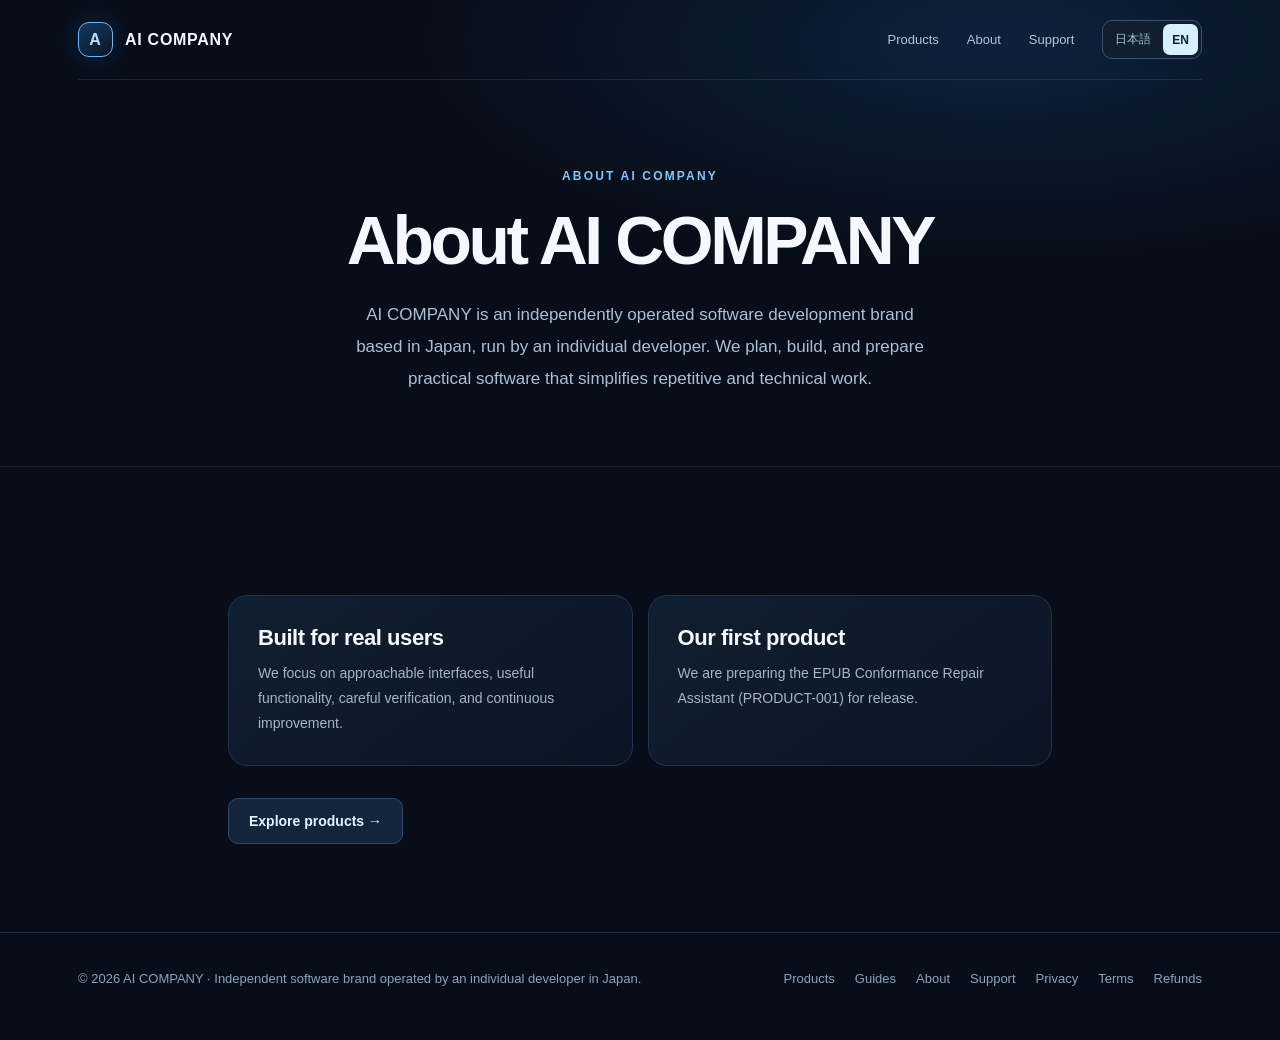
==== commit a2c60f93: "Clarify individual-operated brand and fix cross-page language persistence" ====
--- a/about/index.html
+++ b/about/index.html
@@ -1 +1 @@
-<!doctype html><html lang="en"><head><meta charset="utf-8"><meta name="viewport" content="width=device-width,initial-scale=1"><meta name="robots" content="index,follow"><meta name="description" content="AI COMPANY builds practical software. PRODUCT-001 validates EPUB files and repairs supported structural issues."><title>Practical software from Japan. — AI COMPANY</title><link rel="stylesheet" href="/assets/ac-redesign.css?v=20261009"><script defer src="/assets/ac-language.js?v=20261009"></script></head><body data-ac-page="about"><div class="ac-shell"><header class="ac-container"><nav class="ac-nav" aria-label="Main navigation"><a class="ac-brand" href="/"><span class="ac-mark">A</span>AI COMPANY</a><div class="ac-links"><a href="/products/" data-ui="products">Products</a><a href="/about/" data-ui="about">About</a><a class="optional" href="/support/" data-ui="support">Support</a><div class="ac-lang" role="group" aria-label="Language"><button type="button" data-lang-button="ja" aria-pressed="false">日本語</button><button type="button" data-lang-button="en" aria-pressed="true">EN</button></div></div></nav></header><main><section class="ac-container ac-product-hero ac-legal-copy"><span data-i18n="eyebrow" class="ac-kicker">About AI COMPANY</span><h1 data-i18n="title">Practical software from Japan.</h1><p data-i18n="lead" class="ac-lead">AI COMPANY is an independent software publishing brand based in Japan. We develop focused desktop utilities for repetitive and technical tasks.</p></section><section class="ac-section"><div class="ac-container ac-legal-copy"><div class="ac-grid"><article class="ac-card"><h3 data-i18n="section1">What we value</h3><p data-i18n="sub1">Clear functionality, understandable results, respect for user files, and honest explanations of limitations.</p></article><article class="ac-card"><h3 data-i18n="section2">About the brand</h3><p data-i18n="sub2">AI COMPANY is a publishing brand; this description does not imply a particular corporate form or team size.</p></article></div><div class="ac-actions"><a class="ac-button alt" href="/products/" data-i18n="primary">Explore products →</a></div></div></section></main><footer class="ac-footer"><div class="ac-container ac-footer-inner"><span>© 2026 AI COMPANY · Independent software publisher based in Japan.</span><div class="ac-footer-links"><a href="/products/" data-ui="products">Products</a><a href="/guides/" data-ui="guides">Guides</a><a href="/about/" data-ui="about">About</a><a href="/support/" data-ui="support">Support</a><a href="/privacy/" data-ui="privacy">Privacy</a><a href="/terms/" data-ui="terms">Terms</a><a href="/refunds/" data-ui="refunds">Refunds</a></div></div></footer></div></body></html>+<!doctype html><html lang="en"><head><meta charset="utf-8"><meta name="viewport" content="width=device-width,initial-scale=1"><meta name="robots" content="index,follow"><meta name="description" content="AI COMPANY builds practical software. PRODUCT-001 validates EPUB files and repairs supported structural issues."><title>Practical software from Japan. — AI COMPANY</title><link rel="stylesheet" href="/assets/ac-redesign.css?v=20261009"><script defer src="/assets/ac-language.js?v=20261009c"></script></head><body data-ac-page="about"><div class="ac-shell"><header class="ac-container"><nav class="ac-nav" aria-label="Main navigation"><a class="ac-brand" href="/"><span class="ac-mark">A</span>AI COMPANY</a><div class="ac-links"><a href="/products/" data-ui="products">Products</a><a href="/about/" data-ui="about">About</a><a class="optional" href="/support/" data-ui="support">Support</a><div class="ac-lang" role="group" aria-label="Language"><button type="button" data-lang-button="ja" aria-pressed="false">日本語</button><button type="button" data-lang-button="en" aria-pressed="true">EN</button></div></div></nav></header><main><section class="ac-container ac-product-hero ac-legal-copy"><span data-i18n="eyebrow" class="ac-kicker">About AI COMPANY</span><h1 data-i18n="title">Practical software from Japan.</h1><p data-i18n="lead" class="ac-lead">AI COMPANY is an independent software publishing brand based in Japan. We develop focused desktop utilities for repetitive and technical tasks.</p></section><section class="ac-section"><div class="ac-container ac-legal-copy"><div class="ac-grid"><article class="ac-card"><h3 data-i18n="section1">What we value</h3><p data-i18n="sub1">Clear functionality, understandable results, respect for user files, and honest explanations of limitations.</p></article><article class="ac-card"><h3 data-i18n="section2">About the brand</h3><p data-i18n="sub2">AI COMPANY is a publishing brand; this description does not imply a particular corporate form or team size.</p></article></div><div class="ac-actions"><a class="ac-button alt" href="/products/" data-i18n="primary">Explore products →</a></div></div></section></main><footer class="ac-footer"><div class="ac-container ac-footer-inner"><span>© 2026 AI COMPANY · Independent software brand operated by an individual developer in Japan.</span><div class="ac-footer-links"><a href="/products/" data-ui="products">Products</a><a href="/guides/" data-ui="guides">Guides</a><a href="/about/" data-ui="about">About</a><a href="/support/" data-ui="support">Support</a><a href="/privacy/" data-ui="privacy">Privacy</a><a href="/terms/" data-ui="terms">Terms</a><a href="/refunds/" data-ui="refunds">Refunds</a></div></div></footer></div></body></html>
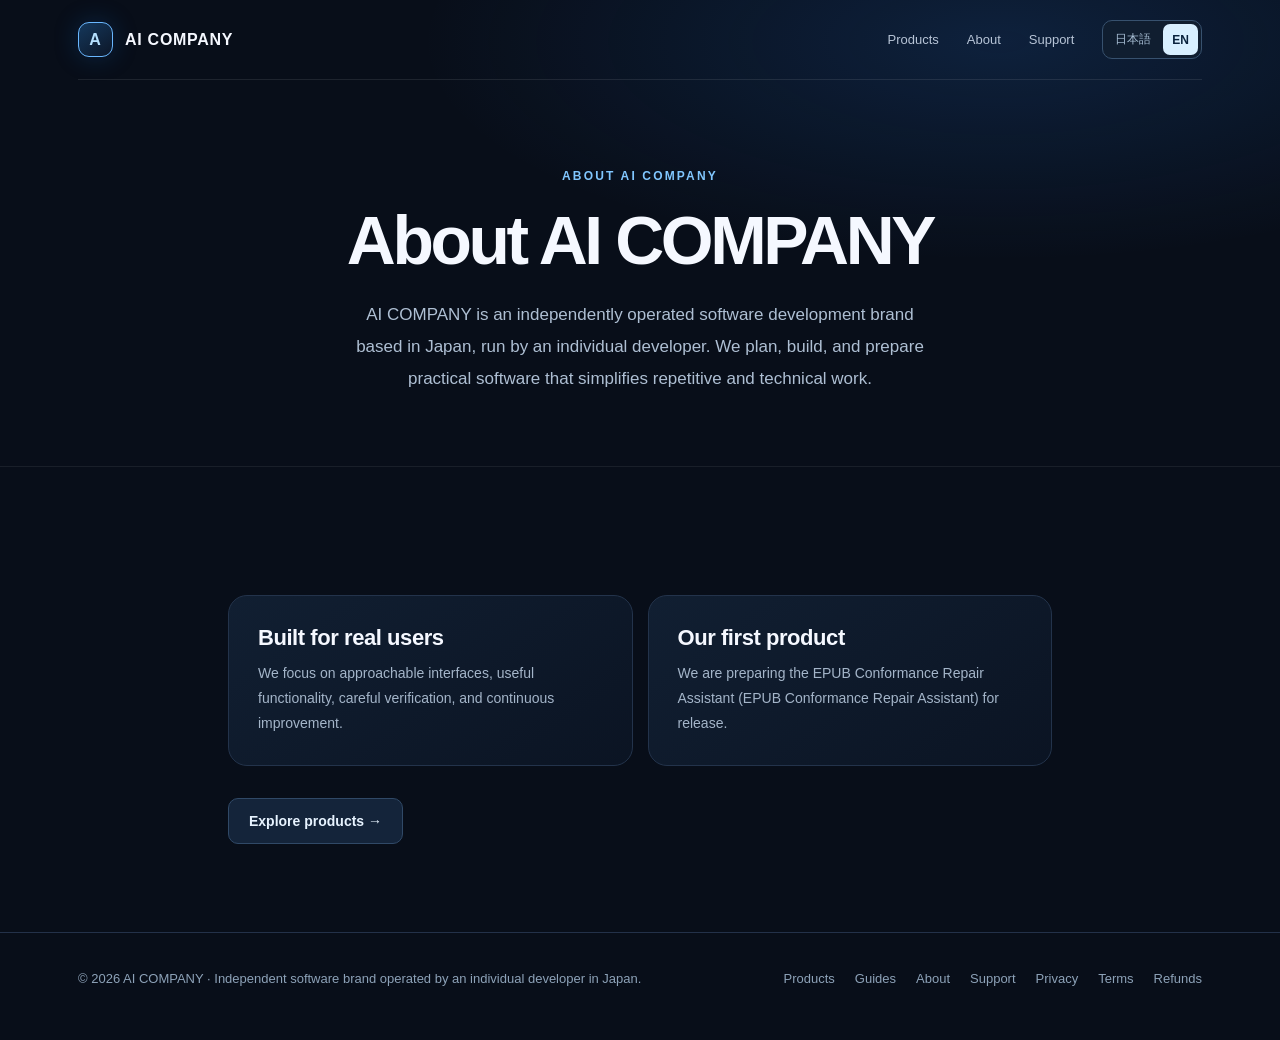
==== commit 053205ab: "site: publish EPUB Conformance Repair Assistant marketing refresh, remove internal codename and reje" ====
--- a/about/index.html
+++ b/about/index.html
@@ -1 +1 @@
-<!doctype html><html lang="en"><head><meta charset="utf-8"><meta name="viewport" content="width=device-width,initial-scale=1"><meta name="robots" content="index,follow"><meta name="description" content="AI COMPANY builds practical software. PRODUCT-001 validates EPUB files and repairs supported structural issues."><title>Practical software from Japan. — AI COMPANY</title><link rel="stylesheet" href="/assets/ac-redesign.css?v=20261009"><script defer src="/assets/ac-language.js?v=20261009c"></script></head><body data-ac-page="about"><div class="ac-shell"><header class="ac-container"><nav class="ac-nav" aria-label="Main navigation"><a class="ac-brand" href="/"><span class="ac-mark">A</span>AI COMPANY</a><div class="ac-links"><a href="/products/" data-ui="products">Products</a><a href="/about/" data-ui="about">About</a><a class="optional" href="/support/" data-ui="support">Support</a><div class="ac-lang" role="group" aria-label="Language"><button type="button" data-lang-button="ja" aria-pressed="false">日本語</button><button type="button" data-lang-button="en" aria-pressed="true">EN</button></div></div></nav></header><main><section class="ac-container ac-product-hero ac-legal-copy"><span data-i18n="eyebrow" class="ac-kicker">About AI COMPANY</span><h1 data-i18n="title">Practical software from Japan.</h1><p data-i18n="lead" class="ac-lead">AI COMPANY is an independent software publishing brand based in Japan. We develop focused desktop utilities for repetitive and technical tasks.</p></section><section class="ac-section"><div class="ac-container ac-legal-copy"><div class="ac-grid"><article class="ac-card"><h3 data-i18n="section1">What we value</h3><p data-i18n="sub1">Clear functionality, understandable results, respect for user files, and honest explanations of limitations.</p></article><article class="ac-card"><h3 data-i18n="section2">About the brand</h3><p data-i18n="sub2">AI COMPANY is a publishing brand; this description does not imply a particular corporate form or team size.</p></article></div><div class="ac-actions"><a class="ac-button alt" href="/products/" data-i18n="primary">Explore products →</a></div></div></section></main><footer class="ac-footer"><div class="ac-container ac-footer-inner"><span>© 2026 AI COMPANY · Independent software brand operated by an individual developer in Japan.</span><div class="ac-footer-links"><a href="/products/" data-ui="products">Products</a><a href="/guides/" data-ui="guides">Guides</a><a href="/about/" data-ui="about">About</a><a href="/support/" data-ui="support">Support</a><a href="/privacy/" data-ui="privacy">Privacy</a><a href="/terms/" data-ui="terms">Terms</a><a href="/refunds/" data-ui="refunds">Refunds</a></div></div></footer></div></body></html>+<!doctype html><html lang="en"><head><meta charset="utf-8"><meta name="viewport" content="width=device-width,initial-scale=1"><meta name="robots" content="index,follow"><meta name="description" content="AI COMPANY builds practical software. EPUB Conformance Repair Assistant validates EPUB files and repairs supported structural issues."><title>Practical software from Japan. — AI COMPANY</title><link rel="stylesheet" href="/assets/ac-redesign.css?v=20261009"><script defer src="/assets/ac-language.js?v=20261124public"></script></head><body data-ac-page="about"><div class="ac-shell"><header class="ac-container"><nav class="ac-nav" aria-label="Main navigation"><a class="ac-brand" href="/"><span class="ac-mark">A</span>AI COMPANY</a><div class="ac-links"><a href="/products/" data-ui="products">Products</a><a href="/about/" data-ui="about">About</a><a class="optional" href="/support/" data-ui="support">Support</a><div class="ac-lang" role="group" aria-label="Language"><button type="button" data-lang-button="ja" aria-pressed="false">日本語</button><button type="button" data-lang-button="en" aria-pressed="true">EN</button></div></div></nav></header><main><section class="ac-container ac-product-hero ac-legal-copy"><span data-i18n="eyebrow" class="ac-kicker">About AI COMPANY</span><h1 data-i18n="title">Practical software from Japan.</h1><p data-i18n="lead" class="ac-lead">AI COMPANY is an independent software publishing brand based in Japan. We develop focused desktop utilities for repetitive and technical tasks.</p></section><section class="ac-section"><div class="ac-container ac-legal-copy"><div class="ac-grid"><article class="ac-card"><h3 data-i18n="section1">What we value</h3><p data-i18n="sub1">Clear functionality, understandable results, respect for user files, and honest explanations of limitations.</p></article><article class="ac-card"><h3 data-i18n="section2">About the brand</h3><p data-i18n="sub2">AI COMPANY is a publishing brand; this description does not imply a particular corporate form or team size.</p></article></div><div class="ac-actions"><a class="ac-button alt" href="/products/" data-i18n="primary">Explore products →</a></div></div></section></main><footer class="ac-footer"><div class="ac-container ac-footer-inner"><span>© 2026 AI COMPANY · Independent software brand operated by an individual developer in Japan.</span><div class="ac-footer-links"><a href="/products/" data-ui="products">Products</a><a href="/guides/" data-ui="guides">Guides</a><a href="/about/" data-ui="about">About</a><a href="/support/" data-ui="support">Support</a><a href="/privacy/" data-ui="privacy">Privacy</a><a href="/terms/" data-ui="terms">Terms</a><a href="/refunds/" data-ui="refunds">Refunds</a></div></div></footer></div></body></html>
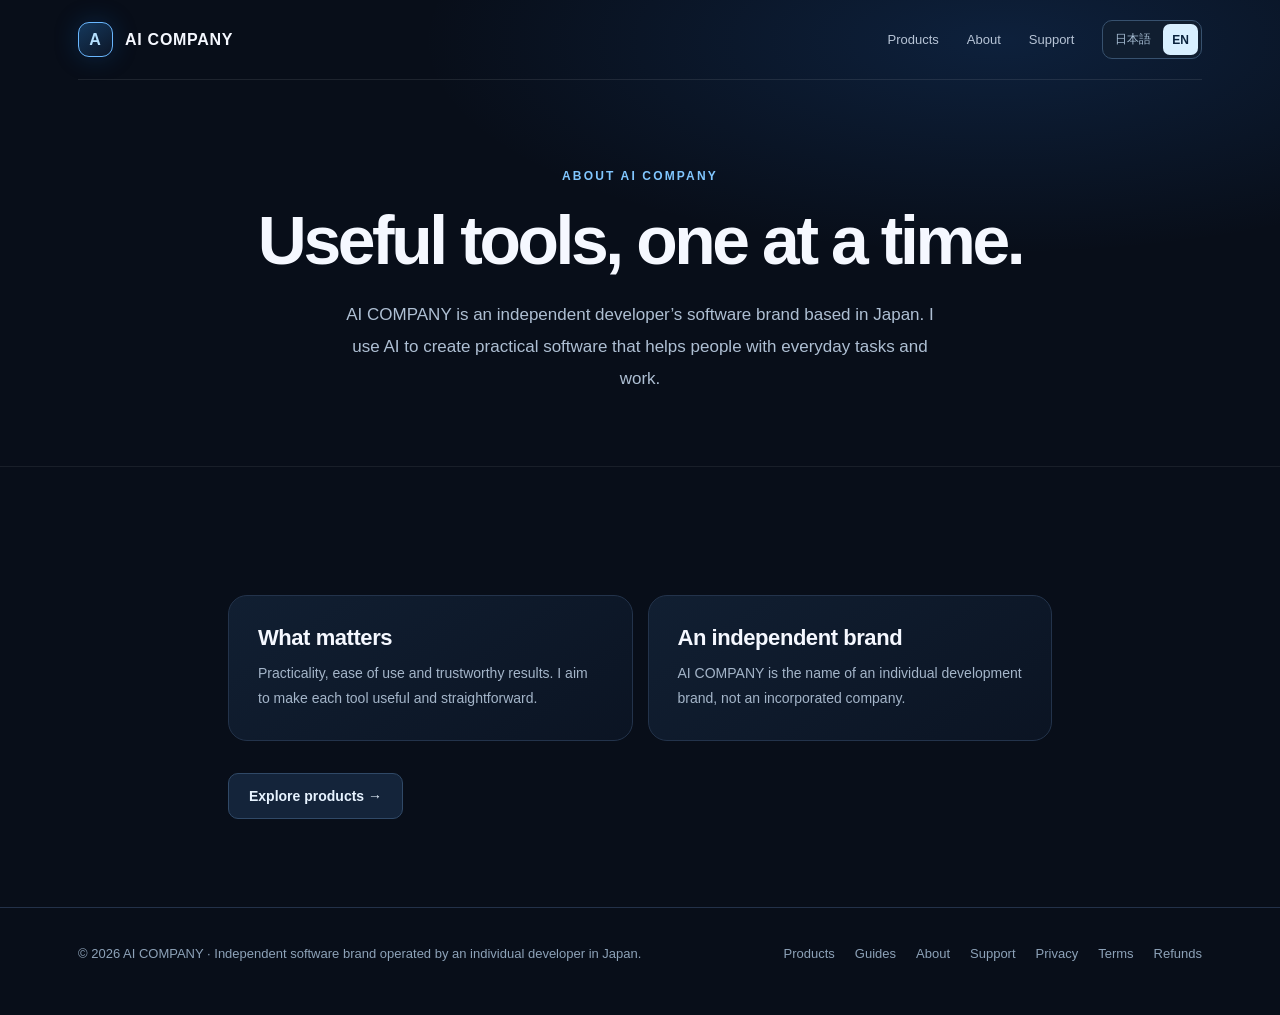
==== commit 29876e74: "Publish owner-approved neural-core AI COMPANY brand homepage" ====
--- a/about/index.html
+++ b/about/index.html
@@ -1 +1 @@
-<!doctype html><html lang="en"><head><meta charset="utf-8"><meta name="viewport" content="width=device-width,initial-scale=1"><meta name="robots" content="index,follow"><meta name="description" content="AI COMPANY builds practical software. EPUB Conformance Repair Assistant validates EPUB files and repairs supported structural issues."><title>Practical software from Japan. — AI COMPANY</title><link rel="stylesheet" href="/assets/ac-redesign.css?v=20261009"><script defer src="/assets/ac-language.js?v=20261124public"></script></head><body data-ac-page="about"><div class="ac-shell"><header class="ac-container"><nav class="ac-nav" aria-label="Main navigation"><a class="ac-brand" href="/"><span class="ac-mark">A</span>AI COMPANY</a><div class="ac-links"><a href="/products/" data-ui="products">Products</a><a href="/about/" data-ui="about">About</a><a class="optional" href="/support/" data-ui="support">Support</a><div class="ac-lang" role="group" aria-label="Language"><button type="button" data-lang-button="ja" aria-pressed="false">日本語</button><button type="button" data-lang-button="en" aria-pressed="true">EN</button></div></div></nav></header><main><section class="ac-container ac-product-hero ac-legal-copy"><span data-i18n="eyebrow" class="ac-kicker">About AI COMPANY</span><h1 data-i18n="title">Practical software from Japan.</h1><p data-i18n="lead" class="ac-lead">AI COMPANY is an independent software publishing brand based in Japan. We develop focused desktop utilities for repetitive and technical tasks.</p></section><section class="ac-section"><div class="ac-container ac-legal-copy"><div class="ac-grid"><article class="ac-card"><h3 data-i18n="section1">What we value</h3><p data-i18n="sub1">Clear functionality, understandable results, respect for user files, and honest explanations of limitations.</p></article><article class="ac-card"><h3 data-i18n="section2">About the brand</h3><p data-i18n="sub2">AI COMPANY is a publishing brand; this description does not imply a particular corporate form or team size.</p></article></div><div class="ac-actions"><a class="ac-button alt" href="/products/" data-i18n="primary">Explore products →</a></div></div></section></main><footer class="ac-footer"><div class="ac-container ac-footer-inner"><span>© 2026 AI COMPANY · Independent software brand operated by an individual developer in Japan.</span><div class="ac-footer-links"><a href="/products/" data-ui="products">Products</a><a href="/guides/" data-ui="guides">Guides</a><a href="/about/" data-ui="about">About</a><a href="/support/" data-ui="support">Support</a><a href="/privacy/" data-ui="privacy">Privacy</a><a href="/terms/" data-ui="terms">Terms</a><a href="/refunds/" data-ui="refunds">Refunds</a></div></div></footer></div></body></html>+<!doctype html><html lang="en"><head><meta charset="utf-8"><meta name="viewport" content="width=device-width,initial-scale=1"><meta name="robots" content="index,follow"><meta name="description" content="AI COMPANY is an independent developer’s brand in Japan, creating useful software with AI."><title>Useful tools, one at a time. — AI COMPANY</title><link rel="stylesheet" href="/assets/ac-redesign.css?v=20261009"><script defer src="/assets/ac-language.js?v=20261128brand"></script></head><body data-ac-page="about"><div class="ac-shell"><header class="ac-container"><nav class="ac-nav" aria-label="Main navigation"><a class="ac-brand" href="/"><span class="ac-mark">A</span>AI COMPANY</a><div class="ac-links"><a href="/products/" data-ui="products">Products</a><a href="/about/" data-ui="about">About</a><a class="optional" href="/support/" data-ui="support">Support</a><div class="ac-lang" role="group" aria-label="Language"><button type="button" data-lang-button="ja" aria-pressed="false">日本語</button><button type="button" data-lang-button="en" aria-pressed="true">EN</button></div></div></nav></header><main><section class="ac-container ac-product-hero ac-legal-copy"><span data-i18n="eyebrow" class="ac-kicker">About AI COMPANY</span><h1 data-i18n="title">Useful tools, one at a time.</h1><p data-i18n="lead" class="ac-lead">AI COMPANY is an independent developer’s software brand based in Japan. I use AI to create practical software that helps people with everyday tasks and work.</p></section><section class="ac-section"><div class="ac-container ac-legal-copy"><div class="ac-grid"><article class="ac-card"><h3 data-i18n="section1">What matters</h3><p data-i18n="sub1">Practicality, ease of use and trustworthy results. I aim to make each tool useful and straightforward.</p></article><article class="ac-card"><h3 data-i18n="section2">An independent brand</h3><p data-i18n="sub2">AI COMPANY is the name of an individual development brand, not an incorporated company.</p></article></div><div class="ac-actions"><a class="ac-button alt" href="/products/" data-i18n="primary">Explore products →</a></div></div></section></main><footer class="ac-footer"><div class="ac-container ac-footer-inner"><span>© 2026 AI COMPANY · Independent software brand operated by an individual developer in Japan.</span><div class="ac-footer-links"><a href="/products/" data-ui="products">Products</a><a href="/guides/" data-ui="guides">Guides</a><a href="/about/" data-ui="about">About</a><a href="/support/" data-ui="support">Support</a><a href="/privacy/" data-ui="privacy">Privacy</a><a href="/terms/" data-ui="terms">Terms</a><a href="/refunds/" data-ui="refunds">Refunds</a></div></div></footer></div></body></html>
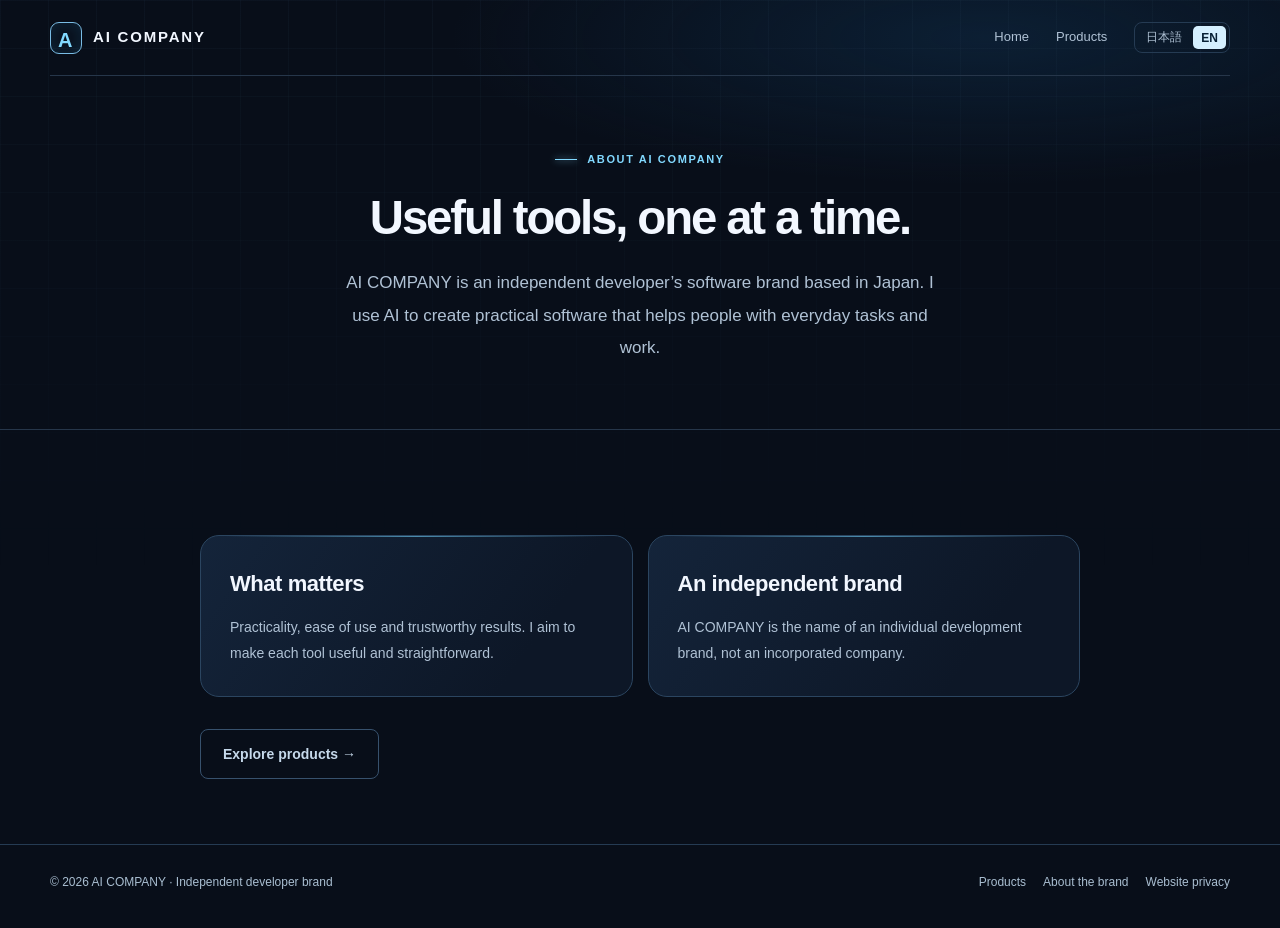
==== commit b6a98cc8: "Unify neural brand design and organize public site by product" ====
--- a/about/index.html
+++ b/about/index.html
@@ -1 +1 @@
-<!doctype html><html lang="en"><head><meta charset="utf-8"><meta name="viewport" content="width=device-width,initial-scale=1"><meta name="robots" content="index,follow"><meta name="description" content="AI COMPANY is an independent developer’s brand in Japan, creating useful software with AI."><title>Useful tools, one at a time. — AI COMPANY</title><link rel="stylesheet" href="/assets/ac-redesign.css?v=20261009"><script defer src="/assets/ac-language.js?v=20261128brand"></script></head><body data-ac-page="about"><div class="ac-shell"><header class="ac-container"><nav class="ac-nav" aria-label="Main navigation"><a class="ac-brand" href="/"><span class="ac-mark">A</span>AI COMPANY</a><div class="ac-links"><a href="/products/" data-ui="products">Products</a><a href="/about/" data-ui="about">About</a><a class="optional" href="/support/" data-ui="support">Support</a><div class="ac-lang" role="group" aria-label="Language"><button type="button" data-lang-button="ja" aria-pressed="false">日本語</button><button type="button" data-lang-button="en" aria-pressed="true">EN</button></div></div></nav></header><main><section class="ac-container ac-product-hero ac-legal-copy"><span data-i18n="eyebrow" class="ac-kicker">About AI COMPANY</span><h1 data-i18n="title">Useful tools, one at a time.</h1><p data-i18n="lead" class="ac-lead">AI COMPANY is an independent developer’s software brand based in Japan. I use AI to create practical software that helps people with everyday tasks and work.</p></section><section class="ac-section"><div class="ac-container ac-legal-copy"><div class="ac-grid"><article class="ac-card"><h3 data-i18n="section1">What matters</h3><p data-i18n="sub1">Practicality, ease of use and trustworthy results. I aim to make each tool useful and straightforward.</p></article><article class="ac-card"><h3 data-i18n="section2">An independent brand</h3><p data-i18n="sub2">AI COMPANY is the name of an individual development brand, not an incorporated company.</p></article></div><div class="ac-actions"><a class="ac-button alt" href="/products/" data-i18n="primary">Explore products →</a></div></div></section></main><footer class="ac-footer"><div class="ac-container ac-footer-inner"><span>© 2026 AI COMPANY · Independent software brand operated by an individual developer in Japan.</span><div class="ac-footer-links"><a href="/products/" data-ui="products">Products</a><a href="/guides/" data-ui="guides">Guides</a><a href="/about/" data-ui="about">About</a><a href="/support/" data-ui="support">Support</a><a href="/privacy/" data-ui="privacy">Privacy</a><a href="/terms/" data-ui="terms">Terms</a><a href="/refunds/" data-ui="refunds">Refunds</a></div></div></footer></div></body></html>+<!doctype html><html lang="en"><head><meta charset="utf-8"><meta name="viewport" content="width=device-width,initial-scale=1"><meta name="robots" content="index,follow"><meta name="description" content="AI COMPANY is an independent developer’s brand in Japan, creating useful software with AI."><title>Useful tools, one at a time. — AI COMPANY</title><link rel="stylesheet" href="/assets/ac-redesign.css?v=20261009"><script defer src="/assets/ac-language.js?v=20261128site2"></script><link rel="canonical" href="https://ai-company-owner.github.io/about/"><link rel="stylesheet" href="/assets/ac-brand-system.css?v=20261128site2"></head><body data-ac-page="about"><div class="ac-shell"><a class="ac-skip" href="#main" data-ui="skip">Skip to content</a><header class="ac-container"><nav class="ac-nav" aria-label="Main navigation"><a class="ac-brand" href="/"><span class="ac-mark" aria-hidden="true">A</span>AI COMPANY</a><div class="ac-links"><a href="/" data-ui="home">Home</a><a href="/products/" data-ui="products">Products</a><div class="ac-lang" role="group" aria-label="Language"><button type="button" data-lang-button="ja" aria-pressed="false">日本語</button><button type="button" data-lang-button="en" aria-pressed="true">EN</button></div></div></nav></header><main id="main"><section class="ac-container ac-product-hero ac-legal-copy"><span data-i18n="eyebrow" class="ac-kicker">About AI COMPANY</span><h1 data-i18n="title">Useful tools, one at a time.</h1><p data-i18n="lead" class="ac-lead">AI COMPANY is an independent developer’s software brand based in Japan. I use AI to create practical software that helps people with everyday tasks and work.</p></section><section class="ac-section"><div class="ac-container ac-legal-copy"><div class="ac-grid"><article class="ac-card"><h3 data-i18n="section1">What matters</h3><p data-i18n="sub1">Practicality, ease of use and trustworthy results. I aim to make each tool useful and straightforward.</p></article><article class="ac-card"><h3 data-i18n="section2">An independent brand</h3><p data-i18n="sub2">AI COMPANY is the name of an individual development brand, not an incorporated company.</p></article></div><div class="ac-actions"><a class="ac-button alt" href="/products/" data-i18n="primary">Explore products →</a></div></div></section></main><footer class="ac-footer"><div class="ac-container ac-footer-inner"><div>© 2026 AI COMPANY <span data-ui="brandFoot">· Independent developer brand</span></div><div class="ac-footer-links"><a href="/products/" data-ui="products">Products</a><a href="/about/" data-ui="about">About the brand</a><a href="/privacy/" data-ui="websitePrivacy">Website privacy</a></div></div></footer></div></body></html>
--- a/assets/ac-brand-system.css
+++ b/assets/ac-brand-system.css
@@ -0,0 +1,51 @@
+:root{color-scheme:dark;--bg:#080e19;--panel:#101c2e;--line:#253b53;--text:#f2f7ff;--muted:#b0c2d5;--accent:#82d9ff}
+/* Shared neural-core design system; product demonstrations retain their authentic light appearance. */
+body{font-family:Inter,'Segoe UI','Noto Sans CJK JP','Hiragino Sans',Meiryo,sans-serif;background:var(--bg);color:var(--text);line-height:1.75}
+a:focus-visible,button:focus-visible,summary:focus-visible{outline:2px solid var(--accent);outline-offset:4px}
+.ac-shell{min-height:100vh;background:radial-gradient(ellipse 58% 22% at 77% 4%,#10345570,transparent 72%),var(--bg);position:relative;isolation:isolate}
+.ac-shell:before{content:"";position:absolute;inset:0 0 auto;height:580px;z-index:-1;pointer-events:none;background-image:linear-gradient(#41658213 1px,transparent 1px),linear-gradient(90deg,#41658213 1px,transparent 1px);background-size:48px 48px;mask-image:linear-gradient(180deg,black,transparent)}
+.ac-container{width:min(1180px,calc(100% - 64px));max-width:none;padding-inline:0;margin-inline:auto}
+.ac-nav,.nav{min-height:76px;height:auto;gap:20px;border-bottom:1px solid #26364a;flex-wrap:wrap}
+.ac-brand,.brand{font-size:15px;letter-spacing:.12em;font-weight:750;gap:11px;white-space:nowrap}
+.ac-mark,.mark{width:32px;height:32px;display:grid;place-items:center;border:1px solid #79bce5;border-radius:9px;color:var(--accent);background:transparent;box-shadow:inset 0 0 18px #1e598055;font-size:20px}
+.ac-links,.links{display:flex;align-items:center;gap:27px;color:var(--muted);font-size:13px}
+.ac-lang,.lang{border:1px solid var(--line);border-radius:8px;padding:3px;gap:3px;background:transparent}
+.ac-lang button,.lang button{color:var(--muted);background:none;border:0;padding:3px 8px;border-radius:5px;cursor:pointer;font-size:12px}
+.ac-lang button.active,.ac-lang button[aria-pressed=true],.lang button[aria-pressed=true]{background:#d5f0ff;color:#082136;font-weight:700}
+.ac-kicker{display:inline-flex;align-items:center;gap:10px;font-size:11px;letter-spacing:.15em;color:var(--accent);font-weight:750}
+.ac-kicker:before{content:"";width:22px;height:1px;background:var(--accent);box-shadow:0 0 7px var(--accent);flex-shrink:0}
+.ac-gradient{background:linear-gradient(100deg,#f5fbff,#8ed7ff 85%);background-clip:text;-webkit-text-fill-color:transparent}
+.ac-product-hero,.sales-hero{padding-block:65px}
+.ac-product-hero h1,.sales-hero h1{font-size:clamp(34px,3.7vw,52px);line-height:1.27;letter-spacing:-.045em;overflow-wrap:anywhere}
+.ac-heading{font-size:clamp(27px,3.2vw,39px);line-height:1.4;letter-spacing:-.025em;overflow-wrap:anywhere}
+.ac-lead,.ac-sub,.ac-card p,.ac-note,.ac-faq p{color:var(--muted);line-height:1.9}
+.ac-section{padding:65px 0;border-color:#26364a}
+.ac-card,.ac-product-preview,.ac-banner,.sales-screen,.sales-proof>div,.sales-comparison>div,.sales-flow div,.feature-group,.feature-detail,.sales-video-panel,.ac-resource{border:1px solid #2b4560;background:linear-gradient(125deg,#14243a,#0d1727 75%);border-radius:19px;position:relative;min-width:0}
+.ac-card:before,.ac-product-preview:before,.ac-banner:before,.sales-screen:before,.feature-group:before{content:"";position:absolute;top:0;left:24px;right:24px;height:1px;background:linear-gradient(90deg,transparent,#71d4ff99,transparent);pointer-events:none}
+.feature-detail,.sales-flow div{background:#0c182b;border-radius:12px}
+.sales-screen-head{background:#14243a}.sales-screen-inner{background:#101c2e}
+.sales-comparison .active{background:#142b43;border-color:#77badd}
+.ac-button,.btn{min-height:48px;padding:12px 22px;border-radius:8px;background:#d9f1ff;color:#092036;font-size:14px;font-weight:750;box-shadow:0 8px 28px #479dd02b}
+.ac-button:hover,.btn:hover{background:white;color:#092036}
+.ac-button.alt,.btn.secondary{background:transparent;border:1px solid #37516d;color:#c6d9eb;box-shadow:none}
+.ac-product-nav{padding-block:20px 0}
+.ac-breadcrumb{display:flex;align-items:center;gap:10px;color:#a9bed1;font-size:12px;flex-wrap:wrap;margin-bottom:14px}
+.ac-product-tabs{display:flex;flex-wrap:wrap;gap:8px;padding:11px;border:1px solid var(--line);border-radius:12px;background:#101c2e}
+.ac-product-tabs a{padding:8px 12px;border-radius:7px;font-size:13px;color:#c6d9eb;line-height:1.4}
+.ac-product-tabs a:hover,.ac-product-tabs a[aria-current=page]{background:#203d57;color:#b1e5ff}
+.ac-product-id{font-size:12px;color:var(--accent);padding-top:24px;letter-spacing:.05em}
+.ac-resource-grid{display:grid;grid-template-columns:repeat(3,minmax(0,1fr));gap:14px;margin-top:26px}
+.ac-resource{padding:22px;display:flex;align-items:center;justify-content:space-between;gap:12px;font-weight:650;overflow-wrap:anywhere}
+.ac-resource:hover{border-color:#82d9ff;color:#82d9ff}
+.ac-footer,.footer{border-color:var(--line);padding:27px 0 35px;color:#a9bed1;font-size:12px}
+.ac-footer-inner{gap:20px;align-items:flex-start}
+.ac-product-legal{width:100%;border-bottom:1px solid var(--line);padding-bottom:18px;order:-1}
+.ac-footer-links{gap:17px}
+.ac-skip{position:absolute;top:-80px;left:10px;background:white;color:black;padding:10px;z-index:10}
+.ac-skip:focus{top:10px}
+.ac-host-note{padding:0 0 48px;color:var(--accent);text-decoration:underline}
+.ac-legal-copy{max-width:880px}.ac-card h3{overflow-wrap:anywhere}
+section[id]{scroll-margin-top:22px}
+@media(max-width:850px){.ac-container{width:calc(100% - 40px)}.ac-section{padding:46px 0}.ac-product-hero,.sales-hero{padding-block:46px}.ac-links,.links{gap:15px}.ac-resource-grid{grid-template-columns:repeat(2,minmax(0,1fr))}.ac-product-tabs{gap:5px}.ac-product-tabs a{padding:8px}}
+@media(max-width:480px){.ac-container{width:calc(100% - 32px)}.ac-nav,.nav{gap:9px;min-height:68px;padding-block:12px}.ac-brand,.brand{font-size:12px;letter-spacing:.05em;gap:6px}.ac-mark,.mark{width:27px;height:27px;font-size:17px}.ac-links,.links{gap:9px;font-size:11px;flex-wrap:wrap}.ac-links a{font-size:11px}.ac-lang button,.lang button{padding:3px 5px;font-size:11px}.ac-product-hero h1,.sales-hero h1{font-size:37px}.ac-resource-grid{grid-template-columns:1fr}.ac-product-tabs a{font-size:12px}.ac-product-legal{gap:12px}.ac-button{max-width:100%}.ac-product-tabs{padding:8px}.sales-screen-head{flex-wrap:wrap}.ac-card,.ac-banner{padding:20px}}
+@media(prefers-reduced-motion:reduce){html{scroll-behavior:auto}.ac-button{transition:none}}
